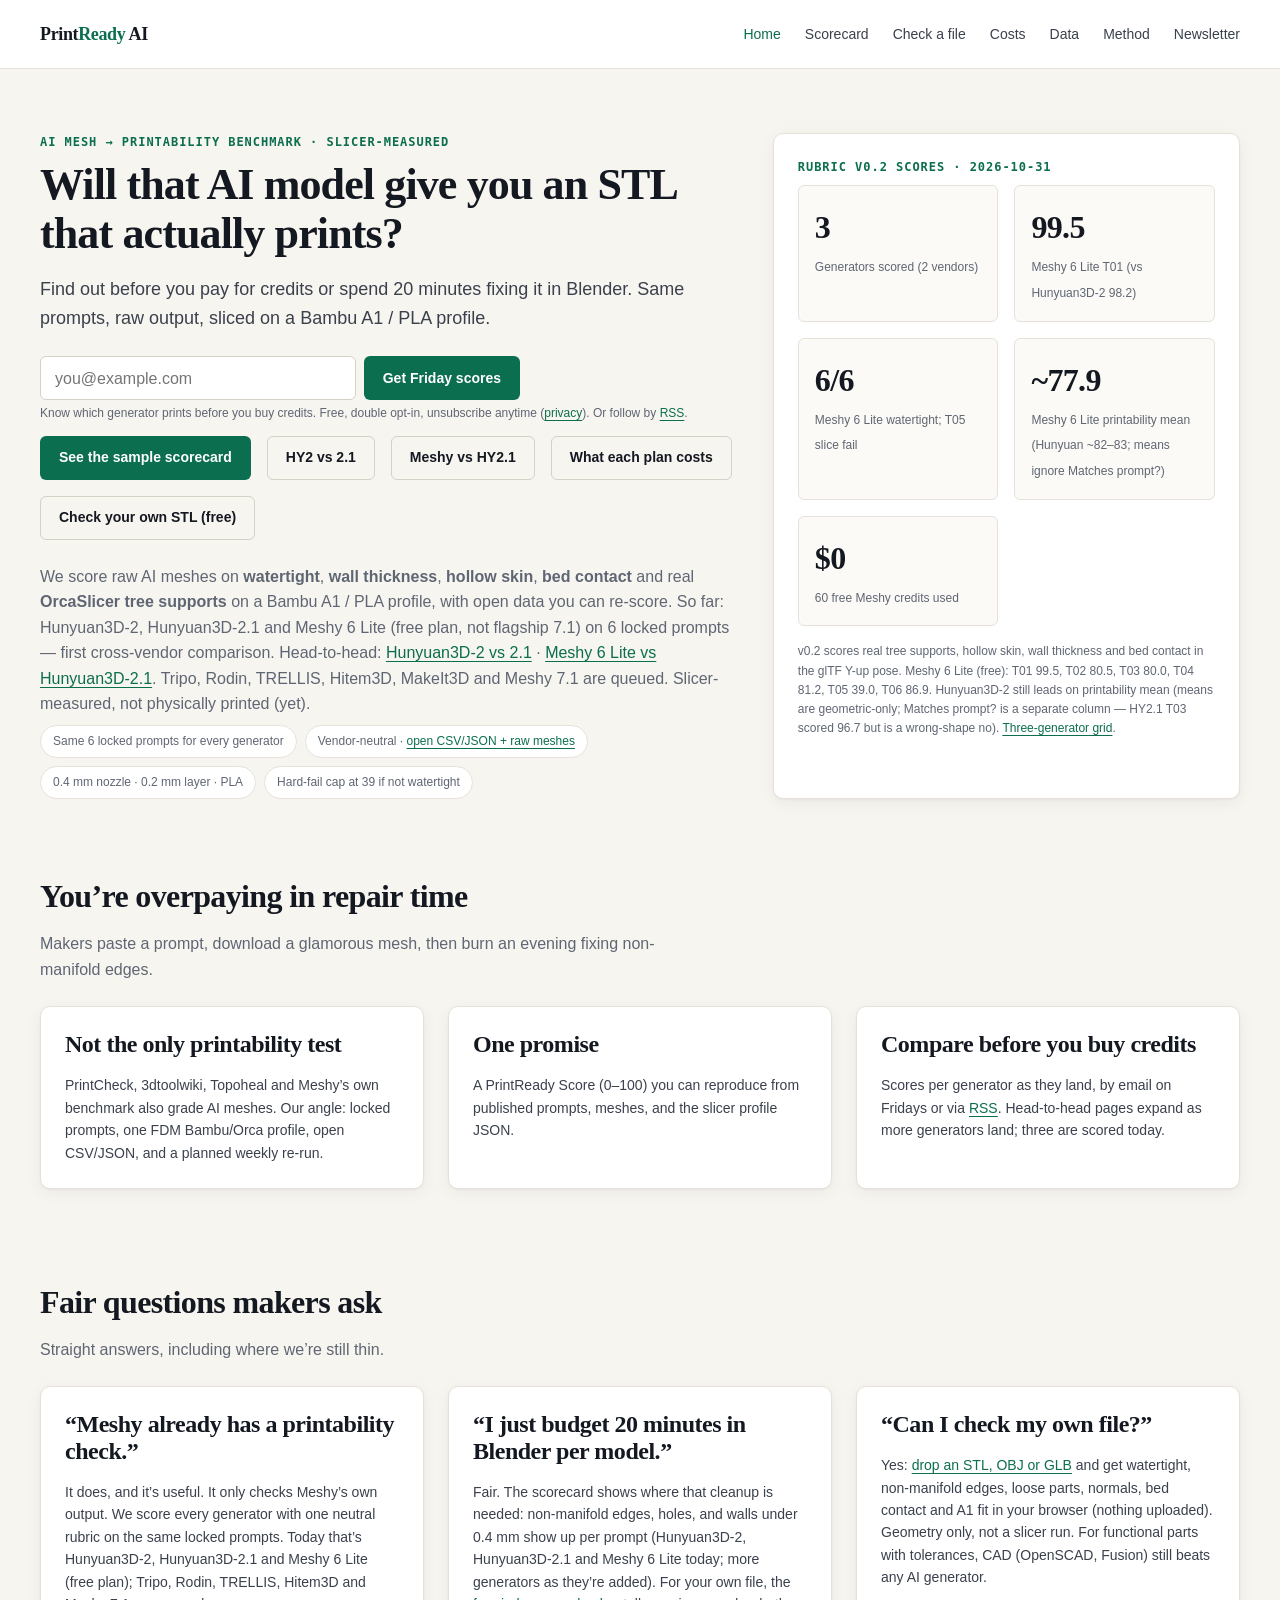
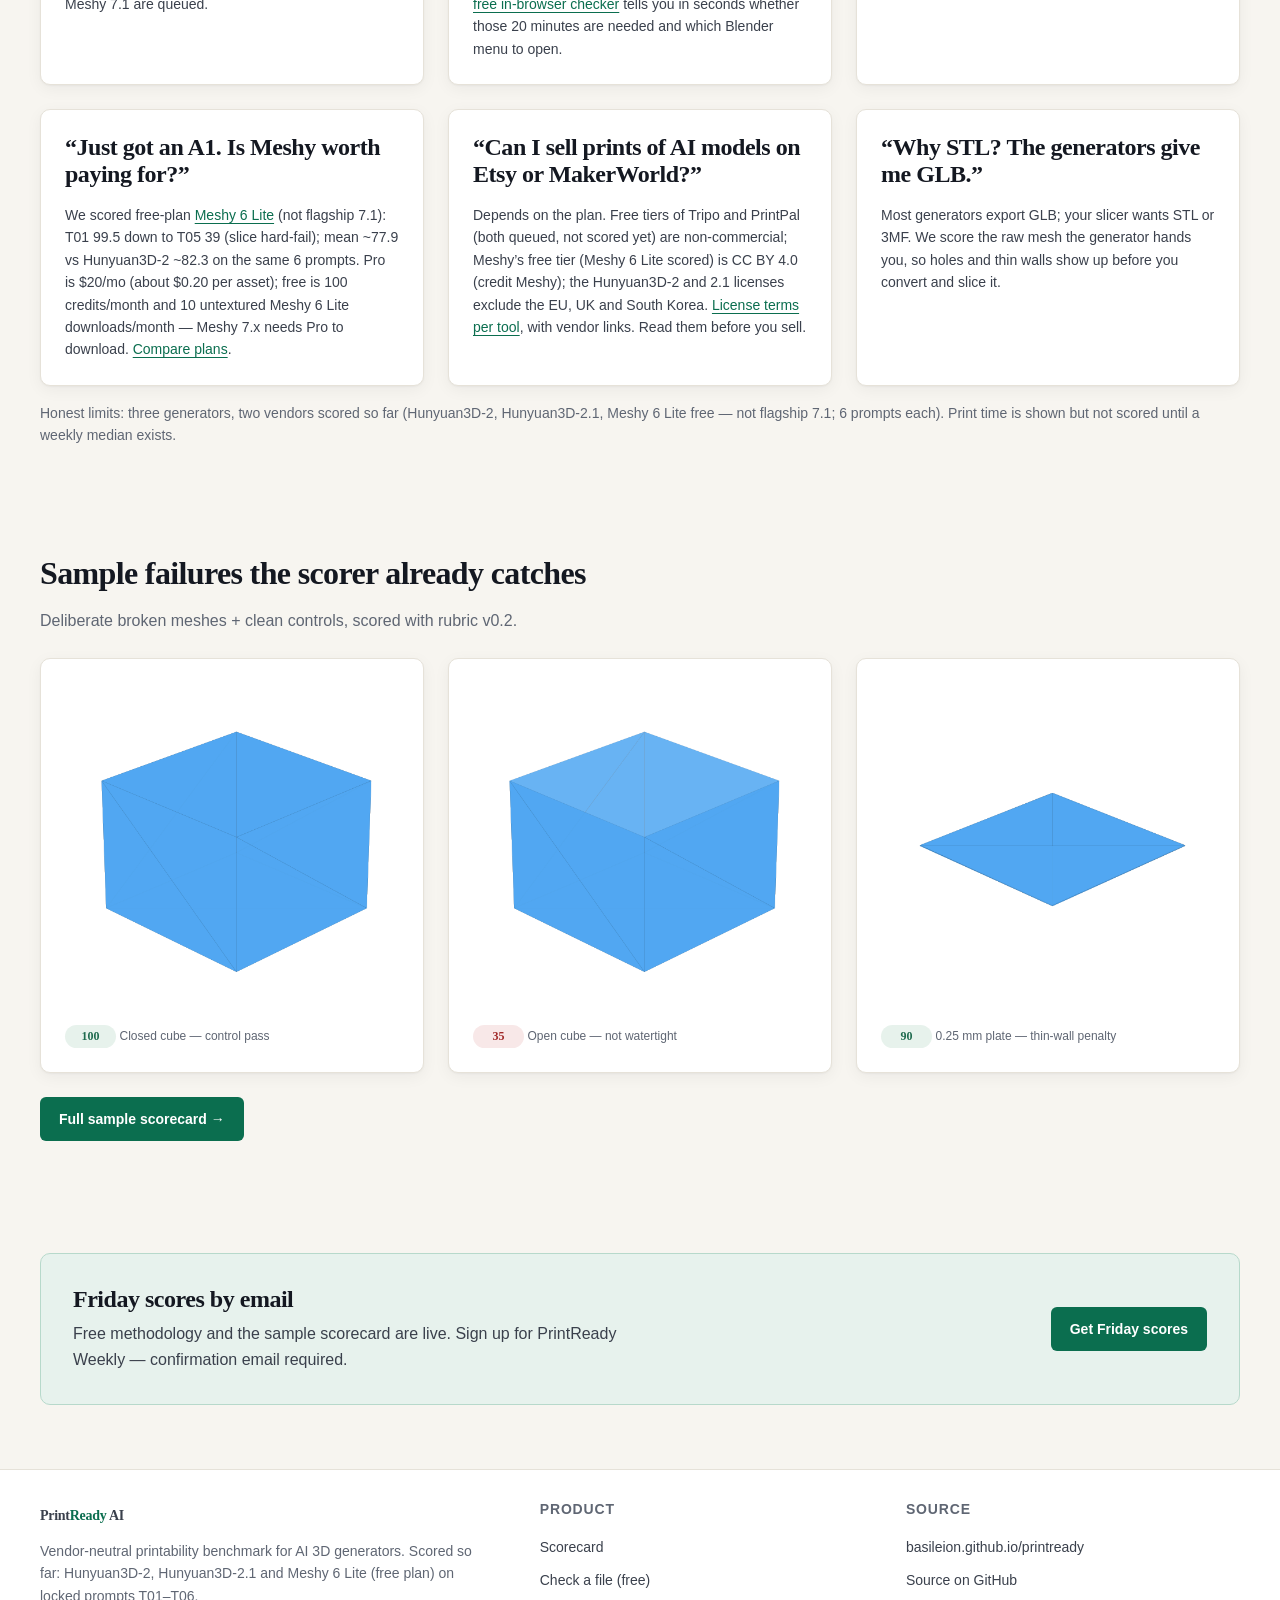
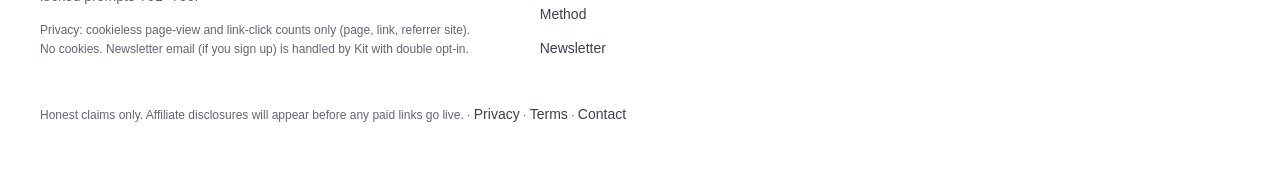
==== site/index.html @ 9981f48b "Add Matches prompt? column (yes/partial/no) to scorecard + open data Disclosed human review 2026-11-" ====
<!doctype html>
<html lang="en" data-product="printready" data-theme="light">
<head>
  <meta charset="utf-8" />
  <meta name="viewport" content="width=device-width, initial-scale=1" />
  <title>PrintReady AI — Does that AI mesh actually print?</title>
  <meta name="description" content="Benchmark that scores AI text-to-3D and image-to-3D generators on printability: watertight, manifold, wall thickness, hollow skin, bed contact, tree-support volume and slicer success — not pretty renders." />
  <meta name="robots" content="index,follow" />
  <link rel="stylesheet" href="css/site.css" />
  <link rel="alternate" type="application/atom+xml" title="PrintReady AI scorecard updates" href="https://basileion.github.io/printready/feed.xml" />
  <link rel="canonical" href="https://basileion.github.io/printready/" />
  <meta property="og:url" content="https://basileion.github.io/printready/" />
  <meta property="og:type" content="website" />
  <meta property="og:site_name" content="PrintReady AI" />
  <meta property="og:image" content="https://basileion.github.io/printready/img/og.png" />
  <meta property="og:image:width" content="1200" />
  <meta property="og:image:height" content="630" />
  <meta property="og:image:alt" content="PrintReady AI: Does that AI mesh actually print? Hunyuan3D-2 scored 5 of 6 watertight." />
  <meta name="twitter:card" content="summary_large_image" />
  <meta name="twitter:title" content="PrintReady AI — Does that AI mesh actually print?" />
  <meta name="twitter:description" content="Benchmark that scores AI text-to-3D and image-to-3D generators on printability: watertight, manifold, wall thickness, hollow skin, bed contact, tree-support volume and slicer success — not pretty renders." />
  <meta name="twitter:image" content="https://basileion.github.io/printready/img/og.png" />
  <meta property="og:title" content="PrintReady AI — Does that AI mesh actually print?" />
  <meta property="og:description" content="Printability benchmark for AI 3D generators — watertight, wall thickness, hollow skin, bed contact, real tree supports." />
  <script type="application/ld+json">{"@context":"https://schema.org","@type":"WebSite","@id":"https://basileion.github.io/printready/#website","name":"PrintReady AI","url":"https://basileion.github.io/printready/","description":"Benchmark (weekly re-runs planned) that scores AI text-to-3D and image-to-3D generators on printability — watertight, manifold, wall thickness, hollow skin, bed contact, tree-support volume and slicer success.","inLanguage":"en","publisher":{"@id":"https://basileion.github.io/printready/#org"}}</script>
  <script type="application/ld+json">{"@context":"https://schema.org","@type":"Organization","@id":"https://basileion.github.io/printready/#org","name":"PrintReady AI","url":"https://basileion.github.io/printready/","description":"Vendor-neutral AI mesh printability benchmark."}</script>
  <script type="application/ld+json">{"@context": "https://schema.org", "@type": "FAQPage", "mainEntity": [{"@type": "Question", "name": "What does PrintReady AI score?", "acceptedAnswer": {"@type": "Answer", "text": "Printability of AI-generated 3D meshes: watertight, manifold, non-manifold edges, self-intersections, ray wall thickness, hull fill (hollow skin), bed contact in the file's declared up-axis, OrcaSlicer tree-support volume and slice success (rubric v0.2, 2026-10-31). Print time is reported but not scored. Not visual beauty."}}, {"@type": "Question", "name": "What is on the sample scorecard today?", "acceptedAnswer": {"@type": "Answer", "text": "Rubric v0.2 (2026-10-31): Hunyuan3D-2 scores T01 98.2, T02 86.9, T03 89.8, T04 100, T05 26.9, T06 91.7. Hunyuan3D-2.1: T01 81.7, T02 83.2, T03 96.7, T04 81.6, T05 73.8, T06 82.3; 6 of 6 watertight; a thin plate on 4 of 6 was a background-removal artifact in our input (re-test without it: T01 86.6, T04 98.2, T05 72.2, T06 95.6). Meshy 6 Lite (free plan, not flagship 7.1): T01 99.5, T02 80.5, T03 80.0, T04 81.2, T05 39.0, T06 86.9; 6 of 6 watertight, T05 slice hard-fail. Plus a Matches prompt? column (yes/partial/no, human review 2026-11-07; not in the 100-pt rubric; HY2.1 T03 = no despite 96.7). Plus pipeline test meshes. More generators next."}}, {"@type": "Question", "name": "What slicer profile is used?", "acceptedAnswer": {"@type": "Answer", "text": "OrcaSlicer 2.4.2 with Bambu Lab A1 0.4 mm nozzle, 0.20 mm Standard process, Generic PLA, tree(auto) supports at 45 degrees. Meshes are normalized to 50 mm longest edge and sliced in their declared up-axis (glTF Y-up)."}}, {"@type": "Question", "name": "How is PrintReady AI different from Meshy's printability check?", "acceptedAnswer": {"@type": "Answer", "text": "Meshy's check covers Meshy output only. PrintReady AI scores raw meshes from any generator with one neutral rubric on the same locked prompts and a Bambu A1 / OrcaSlicer PLA profile, with open CSV/JSON data. Scored so far: Hunyuan3D-2, Hunyuan3D-2.1 and Meshy 6 Lite (free plan; not flagship 7.1); Tripo, Rodin, TRELLIS, Hitem3D and Meshy 7.1 are queued (paid generators need a budget OK)."}}, {"@type": "Question", "name": "Are there other AI mesh printability benchmarks?", "acceptedAnswer": {"@type": "Answer", "text": "Yes: PrintCheck, 3dtoolwiki, Topoheal and Meshy's own benchmark also test AI meshes. PrintReady AI focuses on locked prompts, a single FDM Bambu/Orca profile, open data, and a planned weekly re-run once more generators are scored. Scores are slicer- and geometry-measured (OrcaSlicer + trimesh); nothing has been physically printed yet."}}, {"@type": "Question", "name": "Is Meshy worth paying for if I just got a Bambu A1?", "acceptedAnswer": {"@type": "Answer", "text": "We scored free-plan Meshy 6 Lite (not flagship 7.1): T01 99.5, T02 80.5, T03 80.0, T04 81.2, T05 39.0, T06 86.9; mean ~77.9 vs Hunyuan3D-2 ~82.3 on the same 6 prompts. Meshy Pro is $20/mo, about $0.20 per asset by the vendor's 'up to 100 assets' (not per printable model); free is 100 credits/month and 10 untextured Meshy 6 Lite downloads/month — Meshy 7.x (the default) needs Pro to download (our 2026-10-31 free-account test on 7.1 hit that paywall; meshy.ai/pricing + help.meshy.ai free-plan article, read 2026-10-31). See basileion.github.io/printready/costs/."}}, {"@type": "Question", "name": "Can I sell prints of AI-generated 3D models?", "acceptedAnswer": {"@type": "Answer", "text": "It depends on the generator and plan. Free tiers of Tripo and PrintPal (queued, not yet scored) are non-commercial; Meshy's free tier (Meshy 6 Lite scored) is CC BY 4.0 (credit Meshy) and paid Meshy assets are yours; the Tencent Hunyuan 3D 2.0 and 2.1 Community Licenses are royalty-free but not licensed in the EU, UK or South Korea. Check each vendor's license before selling."}}]}</script>
  <script src="js/grow.js" defer></script>
</head>
<body>
  <a class="skip" href="#main">Skip to content</a>
  <header class="site-header">
    <div class="wrap nav">
      <a class="brand" href="./">Print<span>Ready</span> AI</a>
      <nav aria-label="Primary">
        <ul class="nav-links">
          <li><a href="./" aria-current="page">Home</a></li>
          <li><a href="scorecard/">Scorecard</a></li>
          <li><a href="check/">Check a file</a></li>
          <li><a href="costs/">Costs</a></li>
          <li><a href="data/">Data</a></li>
          <li><a href="methodology/">Method</a></li>
          <li><a href="newsletter/">Newsletter</a></li>
        </ul>
      </nav>
    </div>
  </header>

  <main id="main">

    <section class="wrap hero">
      <div>
        <p class="eyebrow">AI mesh → printability benchmark · slicer-measured</p>
        <h1>Will that AI model give you an STL that actually prints?</h1>
        <p class="lede">
          Find out before you pay for credits or spend 20 minutes fixing it in Blender. Same prompts, raw output, sliced on a Bambu A1 / PLA profile.
        </p>
        <form class="form" style="max-width:30rem;display:flex;flex-wrap:wrap;gap:8px;align-items:stretch;margin-top:12px" action="https://app.kit.com/forms/10124123/subscriptions" method="post" aria-label="Get the weekly scores by email">
          <label class="skip" for="hero-email">Email</label>
          <input id="hero-email" type="email" name="email_address" required placeholder="you@example.com" autocomplete="email" style="flex:1 1 10rem;min-width:10rem" />
          <button class="btn btn-primary" type="submit" data-grow="newsletter_submit">Get Friday scores</button>
        </form>
        <p class="form-note" style="margin:4px 0 0">Know which generator prints before you buy credits. Free, double opt-in, unsubscribe anytime (<a href="privacy/">privacy</a>). Or follow by <a href="feed.xml">RSS</a>.</p>
        <div class="cta-row" style="margin-top:12px">
          <a class="btn btn-primary" href="scorecard/">See the sample scorecard</a>
          <a class="btn btn-ghost" href="compare/hunyuan3d-2-vs-2-1/">HY2 vs 2.1</a>
          <a class="btn btn-ghost" href="compare/meshy-6-lite-vs-hunyuan3d-2-1/">Meshy vs HY2.1</a>
          <a class="btn btn-ghost" href="costs/">What each plan costs</a>
          <a class="btn btn-ghost" href="check/">Check your own STL (free)</a>
        </div>
        <p class="muted" style="margin:0 0 8px">
          We score raw AI meshes on <strong>watertight</strong>, <strong>wall thickness</strong>, <strong>hollow skin</strong>,
          <strong>bed contact</strong> and real <strong>OrcaSlicer tree supports</strong> on a Bambu A1 / PLA profile, with open data you can re-score.
          So far: Hunyuan3D-2, Hunyuan3D-2.1 and Meshy 6 Lite (free plan, not flagship 7.1) on 6 locked prompts — first cross-vendor comparison. Head-to-head: <a href="compare/hunyuan3d-2-vs-2-1/">Hunyuan3D-2 vs 2.1</a> · <a href="compare/meshy-6-lite-vs-hunyuan3d-2-1/">Meshy 6 Lite vs Hunyuan3D-2.1</a>. Tripo, Rodin, TRELLIS, Hitem3D, MakeIt3D and Meshy 7.1 are queued. Slicer-measured, not physically printed (yet).
        </p>
        <ul class="trust">
          <li>Same 6 locked prompts for every generator</li>
          <li>Vendor-neutral · <a href="data/">open CSV/JSON + raw meshes</a></li>
          <li>0.4&nbsp;mm nozzle · 0.2&nbsp;mm layer · PLA</li>
          <li>Hard-fail cap at 39 if not watertight</li>
        </ul>
      </div>
      <aside class="card" aria-label="Rubric v0.2 scores summary">
        <p class="eyebrow">Rubric v0.2 scores · 2026-10-31</p>
        <div class="kpi-grid">
          <div class="kpi"><b>3</b><span>Generators scored (2 vendors)</span></div>
          <div class="kpi"><b>99.5</b><span>Meshy 6 Lite T01 (vs Hunyuan3D-2 98.2)</span></div>
          <div class="kpi"><b>6/6</b><span>Meshy 6 Lite watertight; T05 slice fail</span></div>
          <div class="kpi"><b>~77.9</b><span>Meshy 6 Lite printability mean (Hunyuan ~82–83; means ignore Matches prompt?)</span></div>
          <div class="kpi"><b>$0</b><span>60 free Meshy credits used</span></div>
        </div>
        <p class="muted" style="margin:16px 0 0;font-size:12px">
          v0.2 scores real tree supports, hollow skin, wall thickness and bed contact in the glTF Y-up pose. Meshy 6 Lite (free): T01 99.5, T02 80.5, T03 80.0, T04 81.2, T05 39.0, T06 86.9. Hunyuan3D-2 still leads on printability mean (means are geometric-only; Matches prompt? is a separate column — HY2.1 T03 scored 96.7 but is a wrong-shape no). <a href="scorecard/#m6l-h">Three-generator grid</a>.
        </p>
      </aside>
    </section>

    <section class="wrap section">
      <div class="section-head">
        <h2>You’re overpaying in repair time</h2>
        <p class="muted">Makers paste a prompt, download a glamorous mesh, then burn an evening fixing non-manifold edges.</p>
      </div>
      <div class="grid-3">
        <article class="card feature">
          <h3>Not the only printability test</h3>
          <p>PrintCheck, 3dtoolwiki, Topoheal and Meshy’s own benchmark also grade AI meshes. Our angle: locked prompts, one FDM Bambu/Orca profile, open CSV/JSON, and a planned weekly re-run.</p>
        </article>
        <article class="card feature">
          <h3>One promise</h3>
          <p>A PrintReady Score (0–100) you can reproduce from published prompts, meshes, and the slicer profile JSON.</p>
        </article>
        <article class="card feature">
          <h3>Compare before you buy credits</h3>
          <p>Scores per generator as they land, by email on Fridays or via <a href="feed.xml">RSS</a>. Head-to-head pages expand as more generators land; three are scored today.</p>
        </article>
      </div>
    </section>


    <section class="wrap section" id="faq">
      <div class="section-head">
        <h2>Fair questions makers ask</h2>
        <p class="muted">Straight answers, including where we’re still thin.</p>
      </div>
      <div class="grid-3">
        <article class="card feature">
          <h3>“Meshy already has a printability check.”</h3>
          <p>It does, and it’s useful. It only checks Meshy’s own output. We score every generator with one neutral rubric on the same locked prompts. Today that’s Hunyuan3D-2, Hunyuan3D-2.1 and Meshy 6 Lite (free plan); Tripo, Rodin, TRELLIS, Hitem3D and Meshy 7.1 are queued.</p>
        </article>
        <article class="card feature">
          <h3>“I just budget 20 minutes in Blender per model.”</h3>
          <p>Fair. The scorecard shows where that cleanup is needed: non-manifold edges, holes, and walls under 0.4&nbsp;mm show up per prompt (Hunyuan3D-2, Hunyuan3D-2.1 and Meshy 6 Lite today; more generators as they’re added). For your own file, the <a href="check/">free in-browser checker</a> tells you in seconds whether those 20 minutes are needed and which Blender menu to open.</p>
        </article>
        <article class="card feature">
          <h3>“Can I check my own file?”</h3>
          <p>Yes: <a href="check/">drop an STL, OBJ or GLB</a> and get watertight, non-manifold edges, loose parts, normals, bed contact and A1 fit in your browser (nothing uploaded). Geometry only, not a slicer run. For functional parts with tolerances, CAD (OpenSCAD, Fusion) still beats any AI generator.</p>
        </article>
        <article class="card feature">
          <h3>“Just got an A1. Is Meshy worth paying for?”</h3>
          <p>We scored free-plan <a href="scorecard/#m6l-h">Meshy 6 Lite</a> (not flagship 7.1): T01 99.5 down to T05 39 (slice hard-fail); mean ~77.9 vs Hunyuan3D-2 ~82.3 on the same 6 prompts. Pro is $20/mo (about $0.20 per asset); free is 100 credits/month and 10 untextured Meshy 6 Lite downloads/month — Meshy 7.x needs Pro to download. <a href="costs/">Compare plans</a>.</p>
        </article>
        <article class="card feature">
          <h3>“Can I sell prints of AI models on Etsy or MakerWorld?”</h3>
          <p>Depends on the plan. Free tiers of Tripo and PrintPal (both queued, not scored yet) are non-commercial; Meshy’s free tier (Meshy 6 Lite scored) is CC BY 4.0 (credit Meshy); the Hunyuan3D-2 and 2.1 licenses exclude the EU, UK and South Korea. <a href="costs/">License terms per tool</a>, with vendor links. Read them before you sell.</p>
        </article>
        <article class="card feature">
          <h3>“Why STL? The generators give me GLB.”</h3>
          <p>Most generators export GLB; your slicer wants STL or 3MF. We score the raw mesh the generator hands you, so holes and thin walls show up before you convert and slice it.</p>
        </article>
      </div>
      <p class="muted" style="margin-top:16px;font-size:14px">Honest limits: three generators, two vendors scored so far (Hunyuan3D-2, Hunyuan3D-2.1, Meshy 6 Lite free — not flagship 7.1; 6 prompts each). Print time is shown but not scored until a weekly median exists.</p>
    </section>

    <section class="wrap section">
      <div class="section-head">
        <h2>Sample failures the scorer already catches</h2>
        <p class="muted">Deliberate broken meshes + clean controls, scored with rubric v0.2.</p>
      </div>
      <div class="gallery">
        <figure class="card">
          <img src="img/n01_closed_cube.png" width="400" height="400" alt="Preview render of a closed cube mesh that scored 100" />
          <figcaption><span class="score score-ok">100</span> Closed cube — control pass</figcaption>
        </figure>
        <figure class="card">
          <img src="img/n02_open_cube.png" width="400" height="400" alt="Preview of an open cube mesh that hard-failed" />
          <figcaption><span class="score score-bad">35</span> Open cube — not watertight</figcaption>
        </figure>
        <figure class="card">
          <img src="img/n05_thin_plate.png" width="400" height="400" alt="Preview of a thin 0.25 millimeter plate" />
          <figcaption><span class="score score-ok">90</span> 0.25&nbsp;mm plate — thin-wall penalty</figcaption>
        </figure>
      </div>
      <p style="margin-top:24px"><a class="btn btn-primary" href="scorecard/">Full sample scorecard →</a></p>
    </section>

    <section class="wrap">
      <div class="band">
        <div>
          <h2>Friday scores by email</h2>
          <p>Free methodology and the sample scorecard are live. Sign up for PrintReady Weekly — confirmation email required.</p>
        </div>
        <a class="btn btn-primary" href="newsletter/">Get Friday scores</a>
      </div>
    </section>
  </main>

  <footer class="site-footer">
    <div class="wrap footer-grid">
      <div>
        <a class="brand" href="./">Print<span>Ready</span> AI</a>
        <p class="muted" style="margin-top:12px;font-size:14px;max-width:28rem">
          Vendor-neutral printability benchmark for AI 3D generators. Scored so far: Hunyuan3D-2, Hunyuan3D-2.1 and Meshy 6 Lite (free plan) on locked prompts T01–T06.
        </p>
        <p class="muted" style="margin-top:8px;font-size:12px;max-width:28rem">Privacy: cookieless page-view and link-click counts only (page, link, referrer site). No cookies. Newsletter email (if you sign up) is handled by Kit with double opt-in.</p>
      </div>
      <div>
        <h3>Product</h3>
        <ul>
          <li><a href="scorecard/">Scorecard</a></li>
          <li><a href="check/">Check a file (free)</a></li>
          <li><a href="methodology/">Method</a></li>
          <li><a href="newsletter/">Newsletter</a></li>
        </ul>
      </div>
      <div>
        <h3>Source</h3>
        <ul>
          <li><a href="https://basileion.github.io/printready/">basileion.github.io/printready</a></li>
          <li><a href="https://github.com/Basileion/printready">Source on GitHub</a></li>
        </ul>
      </div>
    </div>
    <div class="wrap legal">Honest claims only. Affiliate disclosures will appear before any paid links go live. · <a href="/printready/privacy/">Privacy</a> · <a href="/printready/terms/">Terms</a> · <a href="mailto:basileion.ops@gmail.com">Contact</a></div>
  </footer>
</body>
</html>
---- site/css/site.css ----
@import url("./tokens.css");

*,*::before,*::after{box-sizing:border-box}
html{scroll-behavior:smooth}
body{
  margin:0; background:var(--ds-bg); color:var(--ds-ink);
  font-family:var(--ds-f-sans); font-size:var(--ds-t-md); line-height:1.6;
  -webkit-font-smoothing:antialiased;
}
img{max-width:100%; height:auto; display:block}
a{color:var(--ds-acc); text-decoration-thickness:1px; text-underline-offset:3px}
a:hover{color:var(--ds-ink)}
:focus-visible{outline:2px solid var(--ds-focus); outline-offset:2px}
.sr{position:absolute;width:1px;height:1px;padding:0;margin:-1px;overflow:hidden;clip:rect(0,0,0,0);border:0}
.skip{
  position:absolute; left:var(--ds-s3); top:-100px; background:var(--ds-surface);
  padding:var(--ds-s2) var(--ds-s3); border-radius:var(--ds-r-sm); z-index:100;
}
.skip:focus{top:var(--ds-s3)}

.wrap{width:min(100% - 2*var(--ds-s4), var(--ds-max)); margin-inline:auto}
.site-header{
  border-bottom:1px solid var(--ds-line); background:var(--ds-surface);
  position:sticky; top:0; z-index:50;
}
.nav{
  display:flex; align-items:center; justify-content:space-between;
  gap:var(--ds-s3); padding:var(--ds-s3) 0; flex-wrap:wrap;
}
.brand{
  font-family:var(--ds-f-serif); font-weight:600; font-size:var(--ds-t-lg);
  letter-spacing:-0.02em; color:var(--ds-ink); text-decoration:none;
}
.brand span{color:var(--ds-acc)}
.nav-links{display:flex; gap:var(--ds-s4); flex-wrap:wrap; align-items:center; list-style:none; margin:0; padding:0}
.nav-links a{color:var(--ds-ink-2); text-decoration:none; font-size:var(--ds-t-sm); font-weight:500; min-height:36px; display:inline-flex; align-items:center}
.nav-links a[aria-current=page]{color:var(--ds-acc)}
@media (max-width:600px){.nav-links{column-gap:14px; row-gap:0}}
.pill{
  display:inline-flex; align-items:center; gap:6px; padding:4px 10px;
  border-radius:999px; background:var(--ds-warn-soft); color:var(--ds-warn);
  font-size:var(--ds-t-xs); font-weight:600; letter-spacing:.04em; text-transform:uppercase;
}

.hero{padding:var(--ds-s7) 0 var(--ds-s5); display:grid; gap:var(--ds-s5); grid-template-columns:1.2fr .8fr}
@media (max-width:860px){.hero{grid-template-columns:1fr; padding-top:var(--ds-s5)}}
.eyebrow{
  font-family:var(--ds-f-mono); font-size:var(--ds-t-xs); text-transform:uppercase;
  letter-spacing:.08em; color:var(--ds-acc); font-weight:600; margin:0 0 var(--ds-s2);
}
h1,h2,h3{font-family:var(--ds-f-serif); font-weight:600; letter-spacing:-0.02em; line-height:1.12; margin:0 0 var(--ds-s3)}
h1{font-size:clamp(34px,5vw,var(--ds-t-3xl))}
h2{font-size:var(--ds-t-2xl)}
h3{font-size:var(--ds-t-xl)}
.lede{font-size:var(--ds-t-lg); color:var(--ds-ink-2); max-width:42rem; margin:0 0 var(--ds-s4)}
.cta-row{display:flex; flex-wrap:wrap; gap:var(--ds-s3); align-items:center; margin-bottom:var(--ds-s4)}
.btn{
  display:inline-flex; align-items:center; justify-content:center; gap:8px;
  min-height:44px; padding:0 18px; border-radius:var(--ds-r-sm); font-weight:600;
  font-size:var(--ds-t-sm); text-decoration:none; border:1.5px solid transparent;
  transition:background var(--ds-dur) var(--ds-ease), border-color var(--ds-dur) var(--ds-ease), color var(--ds-dur) var(--ds-ease);
  cursor:pointer;
}
.btn-primary{background:var(--ds-acc); color:var(--ds-acc-ink)}
.btn-primary:hover{filter:brightness(.95); color:var(--ds-acc-ink)}
.btn-ghost{background:transparent; border-color:var(--ds-line-2); color:var(--ds-ink)}
.btn-ghost:hover{border-color:var(--ds-acc); color:var(--ds-acc)}
.trust{display:flex; flex-wrap:wrap; gap:var(--ds-s2); margin:0; padding:0; list-style:none}
.trust li{
  font-size:var(--ds-t-xs); color:var(--ds-mut); background:var(--ds-surface);
  border:1px solid var(--ds-line); border-radius:999px; padding:6px 12px;
}

.card{
  background:var(--ds-surface); border:1px solid var(--ds-line); border-radius:var(--ds-r);
  box-shadow:var(--ds-shadow); padding:var(--ds-s4);
}
.kpi-grid{display:grid; gap:var(--ds-s3); grid-template-columns:1fr 1fr}
.kpi{padding:var(--ds-s3); background:var(--ds-surface-2); border-radius:var(--ds-r-sm); border:1px solid var(--ds-line)}
.kpi b{display:block; font-family:var(--ds-f-serif); font-size:var(--ds-t-2xl); letter-spacing:-0.02em; font-variant-numeric:tabular-nums}
.kpi span{font-size:var(--ds-t-xs); color:var(--ds-mut)}

.section{padding:var(--ds-s6) 0}
.section-head{margin-bottom:var(--ds-s4); max-width:40rem}
.muted{color:var(--ds-mut)}
.grid-3{display:grid; gap:var(--ds-s4); grid-template-columns:repeat(3,1fr)}
@media (max-width:860px){.grid-3{grid-template-columns:1fr}}
.feature h3{margin-top:0}
.feature p{margin:0; color:var(--ds-ink-2); font-size:var(--ds-t-sm)}

.table-wrap{overflow-x:auto; border:1px solid var(--ds-line); border-radius:var(--ds-r); background:var(--ds-surface)}
table{width:100%; border-collapse:collapse; font-size:var(--ds-t-sm); font-variant-numeric:tabular-nums}
th,td{padding:12px 14px; text-align:left; border-bottom:1px solid var(--ds-line); vertical-align:middle}
th{font-size:var(--ds-t-xs); text-transform:uppercase; letter-spacing:.06em; color:var(--ds-mut); font-weight:600; background:var(--ds-surface-2)}
tr:last-child td{border-bottom:0}
tr:hover td{background:var(--ds-surface-2)}
td.num, th.num{text-align:right}
.score{
  display:inline-flex; min-width:3.2rem; justify-content:center; font-weight:700;
  font-family:var(--ds-f-serif); padding:2px 8px; border-radius:999px;
}
.score-ok{background:var(--ds-pos-soft); color:var(--ds-pos)}
.score-mid{background:var(--ds-warn-soft); color:var(--ds-warn)}
.score-bad{background:var(--ds-neg-soft); color:var(--ds-neg)}
.thumb{width:56px; height:56px; object-fit:cover; border-radius:6px; border:1px solid var(--ds-line); background:var(--ds-surface-3)}
.tag{font-size:11px; padding:2px 8px; border-radius:999px; background:var(--ds-surface-3); color:var(--ds-ink-2); white-space:nowrap}

.band{
  margin:var(--ds-s6) 0; padding:var(--ds-s5); border-radius:var(--ds-r);
  background:var(--ds-acc-soft); border:1px solid var(--ds-acc-line);
  display:flex; flex-wrap:wrap; gap:var(--ds-s4); align-items:center; justify-content:space-between;
}
.band h2{margin:0 0 var(--ds-s2); font-size:var(--ds-t-xl)}
.band p{margin:0; color:var(--ds-ink-2); max-width:36rem}

.form{display:grid; gap:var(--ds-s3); max-width:28rem}
label{font-size:var(--ds-t-sm); font-weight:600; color:var(--ds-ink-2)}
input[type=email]{
  min-height:44px; padding:0 14px; border:1px solid var(--ds-line-2); border-radius:var(--ds-r-sm);
  background:var(--ds-surface); color:var(--ds-ink); font:inherit;
}
input:disabled, .btn:disabled{opacity:.55; cursor:not-allowed}
.form-note{font-size:var(--ds-t-xs); color:var(--ds-mut); margin:0}
.notice{
  padding:var(--ds-s3); border-radius:var(--ds-r-sm); background:var(--ds-warn-soft);
  border:1px solid var(--ds-line-2); color:var(--ds-warn); font-size:var(--ds-t-sm);
}

.prose{max-width:48rem}
.prose p{color:var(--ds-ink-2)}
.prose ul{color:var(--ds-ink-2)}
.weight-table td:first-child{font-weight:600}

.gallery{display:grid; gap:var(--ds-s4); grid-template-columns:repeat(auto-fit,minmax(220px,1fr))}
.gallery figure{margin:0}
.gallery figcaption{font-size:var(--ds-t-xs); color:var(--ds-mut); margin-top:var(--ds-s2)}

.site-footer{
  margin-top:var(--ds-s7); border-top:1px solid var(--ds-line);
  background:var(--ds-surface); padding:var(--ds-s5) 0 var(--ds-s6);
}
.footer-grid{display:grid; gap:var(--ds-s5); grid-template-columns:1.4fr 1fr 1fr}
@media (max-width:700px){.footer-grid{grid-template-columns:1fr}}
.site-footer h3{font-size:var(--ds-t-sm); text-transform:uppercase; letter-spacing:.06em; color:var(--ds-mut); font-family:var(--ds-f-sans); font-weight:600}
.site-footer ul{list-style:none; margin:0; padding:0; display:grid; gap:8px}
.site-footer a{color:var(--ds-ink-2); text-decoration:none; font-size:var(--ds-t-sm)}
.site-footer a:hover{color:var(--ds-acc)}
.legal{margin-top:var(--ds-s5); font-size:var(--ds-t-xs); color:var(--ds-mut)}

@media (prefers-reduced-motion:reduce){
  *,*::before,*::after{transition:none!important; animation:none!important}
}

/* Matches prompt? column (disclosed human review; not in 100-pt rubric) */
.match{display:inline-block;font-size:11px;font-weight:600;padding:2px 8px;border-radius:999px;white-space:nowrap;text-transform:lowercase}
.match-yes{background:var(--ds-pos-soft);color:var(--ds-pos)}
.match-partial{background:var(--ds-warn-soft);color:var(--ds-warn)}
.match-no{background:var(--ds-neg-soft);color:var(--ds-neg)}
tr.match-flag-no{background:color-mix(in srgb, var(--ds-neg-soft) 55%, transparent)}
tr.match-flag-partial{background:color-mix(in srgb, var(--ds-warn-soft) 35%, transparent)}
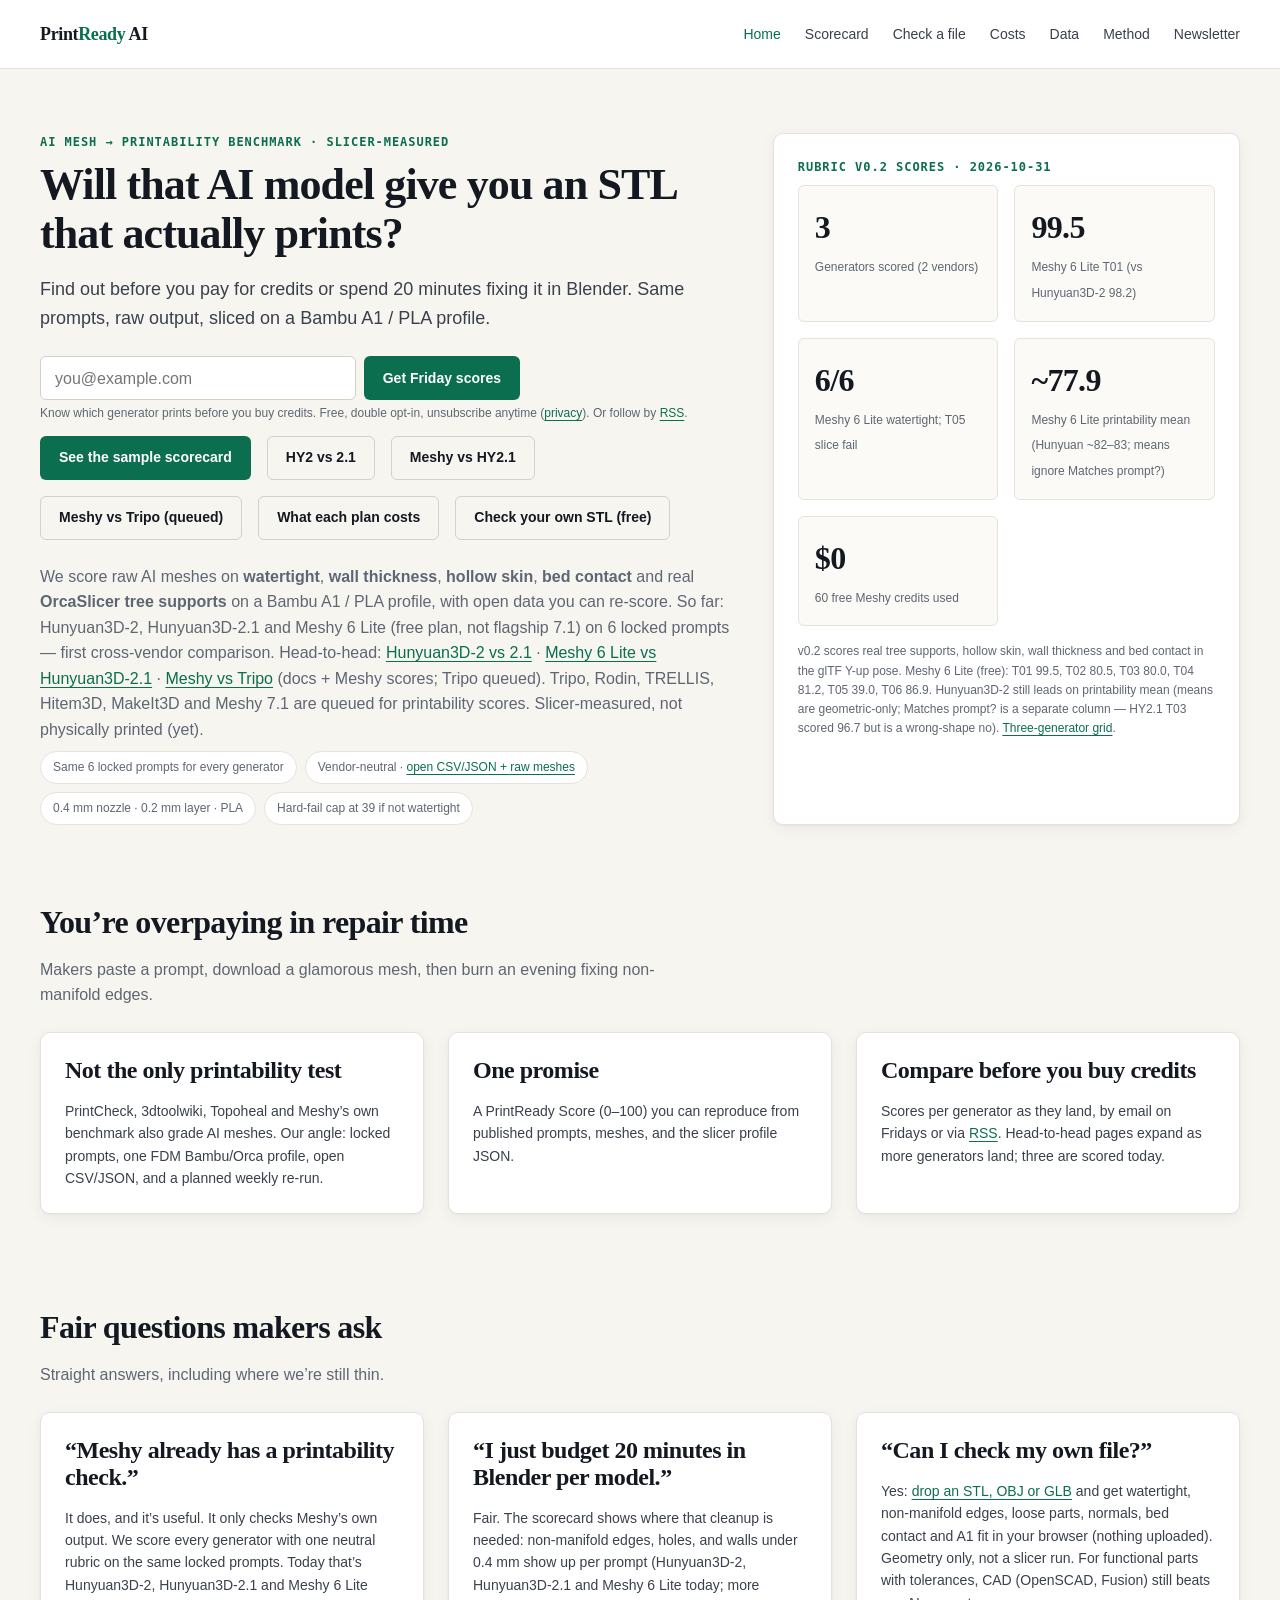
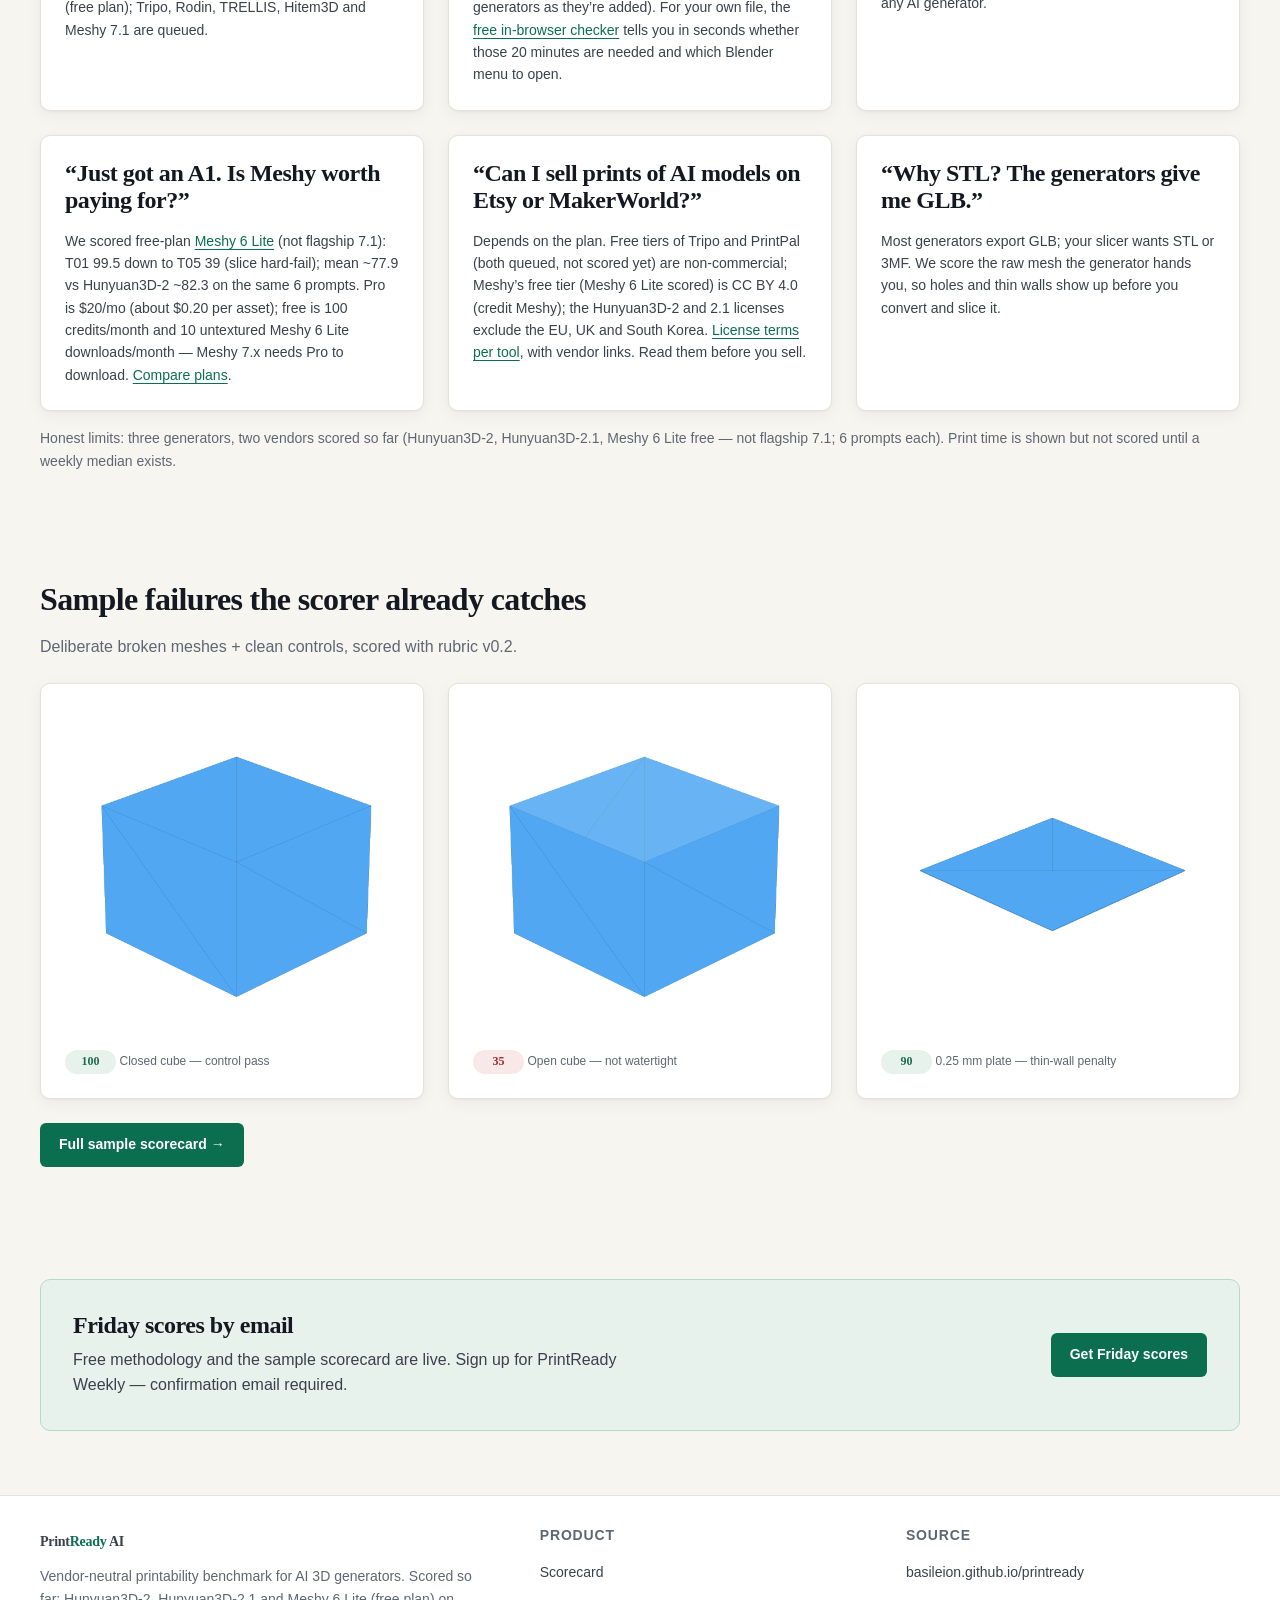
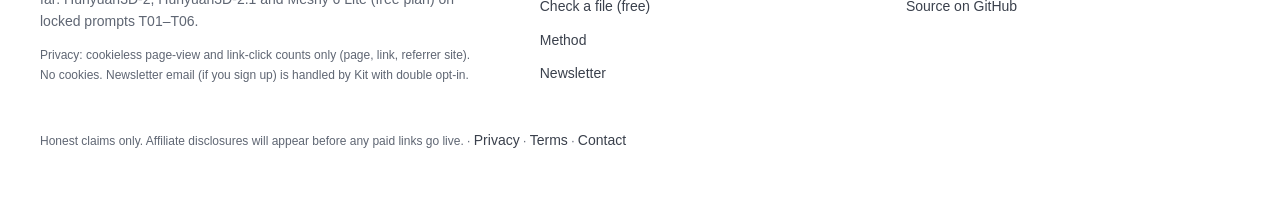
==== commit 116a88f8: "RT-20261107-02: docs-only Meshy-vs-Tripo compare page Evergreen /compare/meshy-vs-tripo/ for the #1 " ====
--- a/site/index.html
+++ b/site/index.html
@@ -65,13 +65,14 @@
           <a class="btn btn-primary" href="scorecard/">See the sample scorecard</a>
           <a class="btn btn-ghost" href="compare/hunyuan3d-2-vs-2-1/">HY2 vs 2.1</a>
           <a class="btn btn-ghost" href="compare/meshy-6-lite-vs-hunyuan3d-2-1/">Meshy vs HY2.1</a>
+          <a class="btn btn-ghost" href="compare/meshy-vs-tripo/">Meshy vs Tripo (queued)</a>
           <a class="btn btn-ghost" href="costs/">What each plan costs</a>
           <a class="btn btn-ghost" href="check/">Check your own STL (free)</a>
         </div>
         <p class="muted" style="margin:0 0 8px">
           We score raw AI meshes on <strong>watertight</strong>, <strong>wall thickness</strong>, <strong>hollow skin</strong>,
           <strong>bed contact</strong> and real <strong>OrcaSlicer tree supports</strong> on a Bambu A1 / PLA profile, with open data you can re-score.
-          So far: Hunyuan3D-2, Hunyuan3D-2.1 and Meshy 6 Lite (free plan, not flagship 7.1) on 6 locked prompts — first cross-vendor comparison. Head-to-head: <a href="compare/hunyuan3d-2-vs-2-1/">Hunyuan3D-2 vs 2.1</a> · <a href="compare/meshy-6-lite-vs-hunyuan3d-2-1/">Meshy 6 Lite vs Hunyuan3D-2.1</a>. Tripo, Rodin, TRELLIS, Hitem3D, MakeIt3D and Meshy 7.1 are queued. Slicer-measured, not physically printed (yet).
+          So far: Hunyuan3D-2, Hunyuan3D-2.1 and Meshy 6 Lite (free plan, not flagship 7.1) on 6 locked prompts — first cross-vendor comparison. Head-to-head: <a href="compare/hunyuan3d-2-vs-2-1/">Hunyuan3D-2 vs 2.1</a> · <a href="compare/meshy-6-lite-vs-hunyuan3d-2-1/">Meshy 6 Lite vs Hunyuan3D-2.1</a> · <a href="compare/meshy-vs-tripo/">Meshy vs Tripo</a> (docs + Meshy scores; Tripo queued). Tripo, Rodin, TRELLIS, Hitem3D, MakeIt3D and Meshy 7.1 are queued for printability scores. Slicer-measured, not physically printed (yet).
         </p>
         <ul class="trust">
           <li>Same 6 locked prompts for every generator</li>
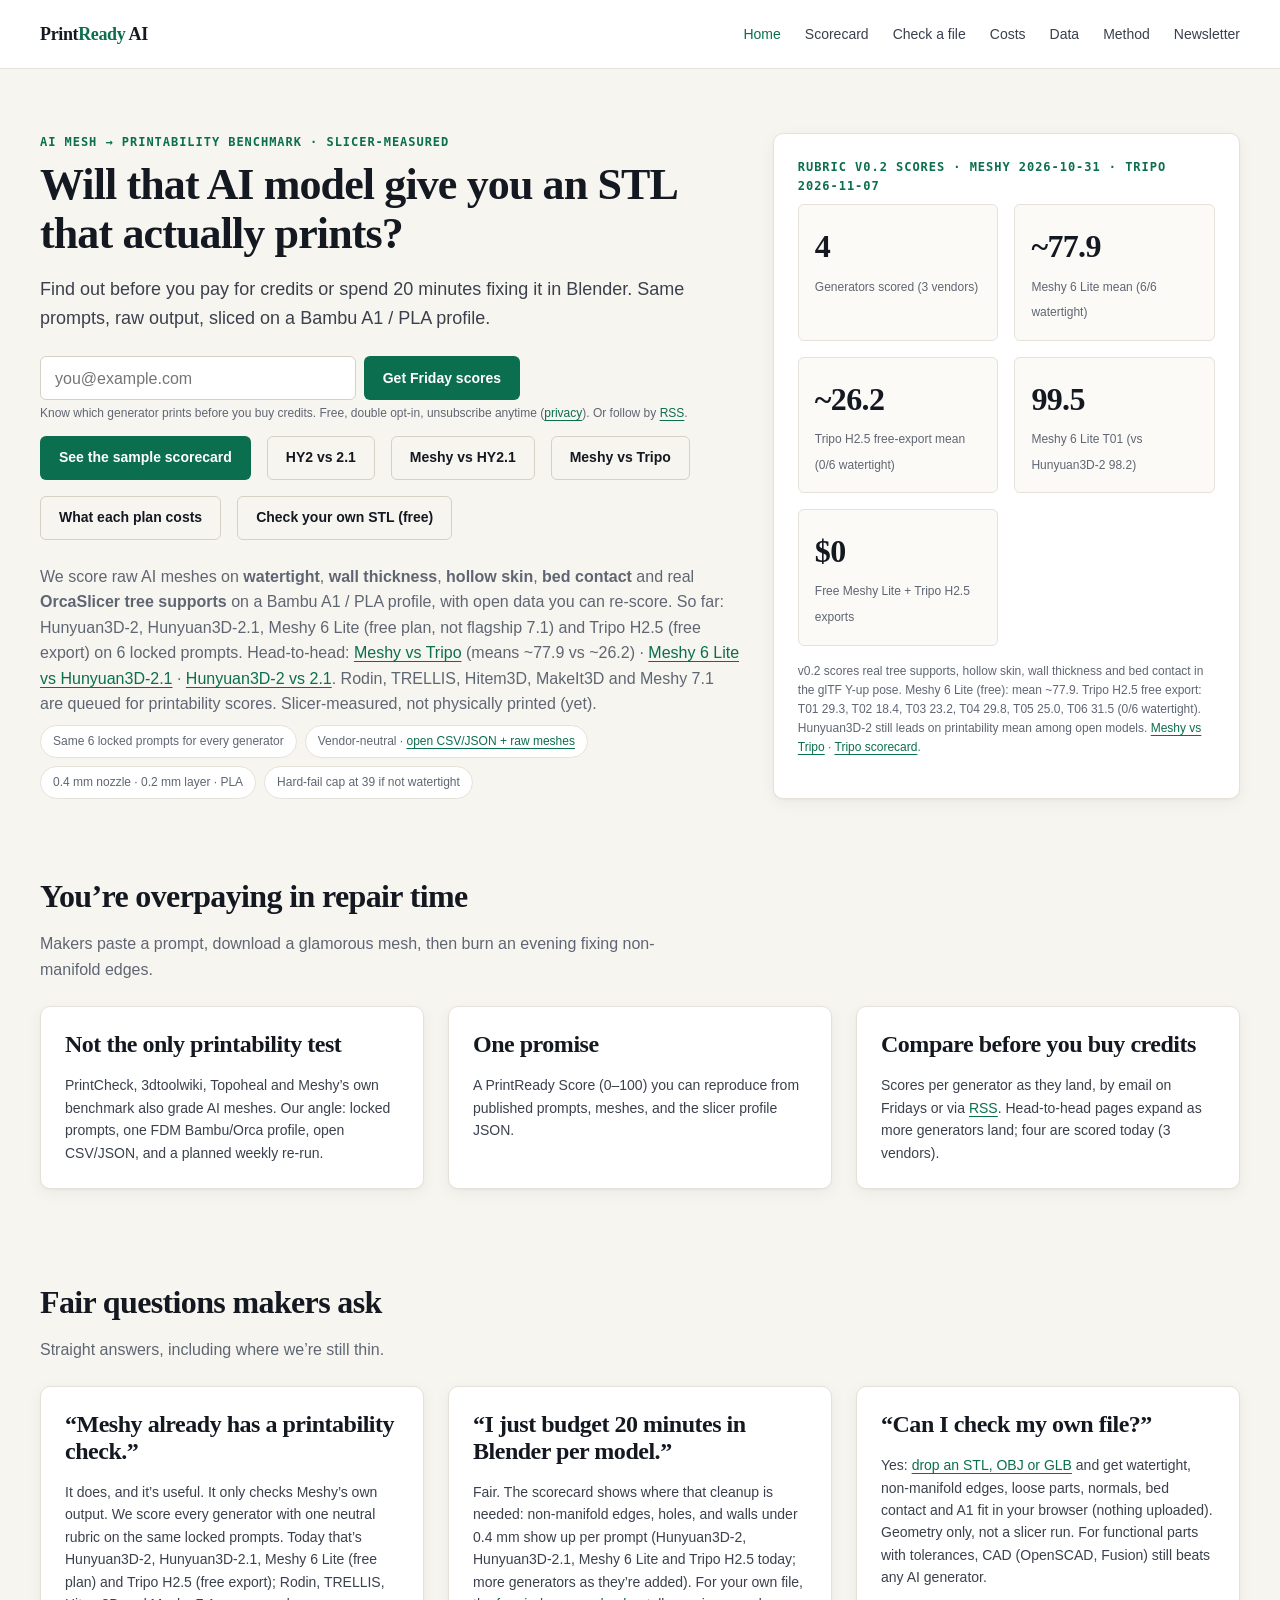
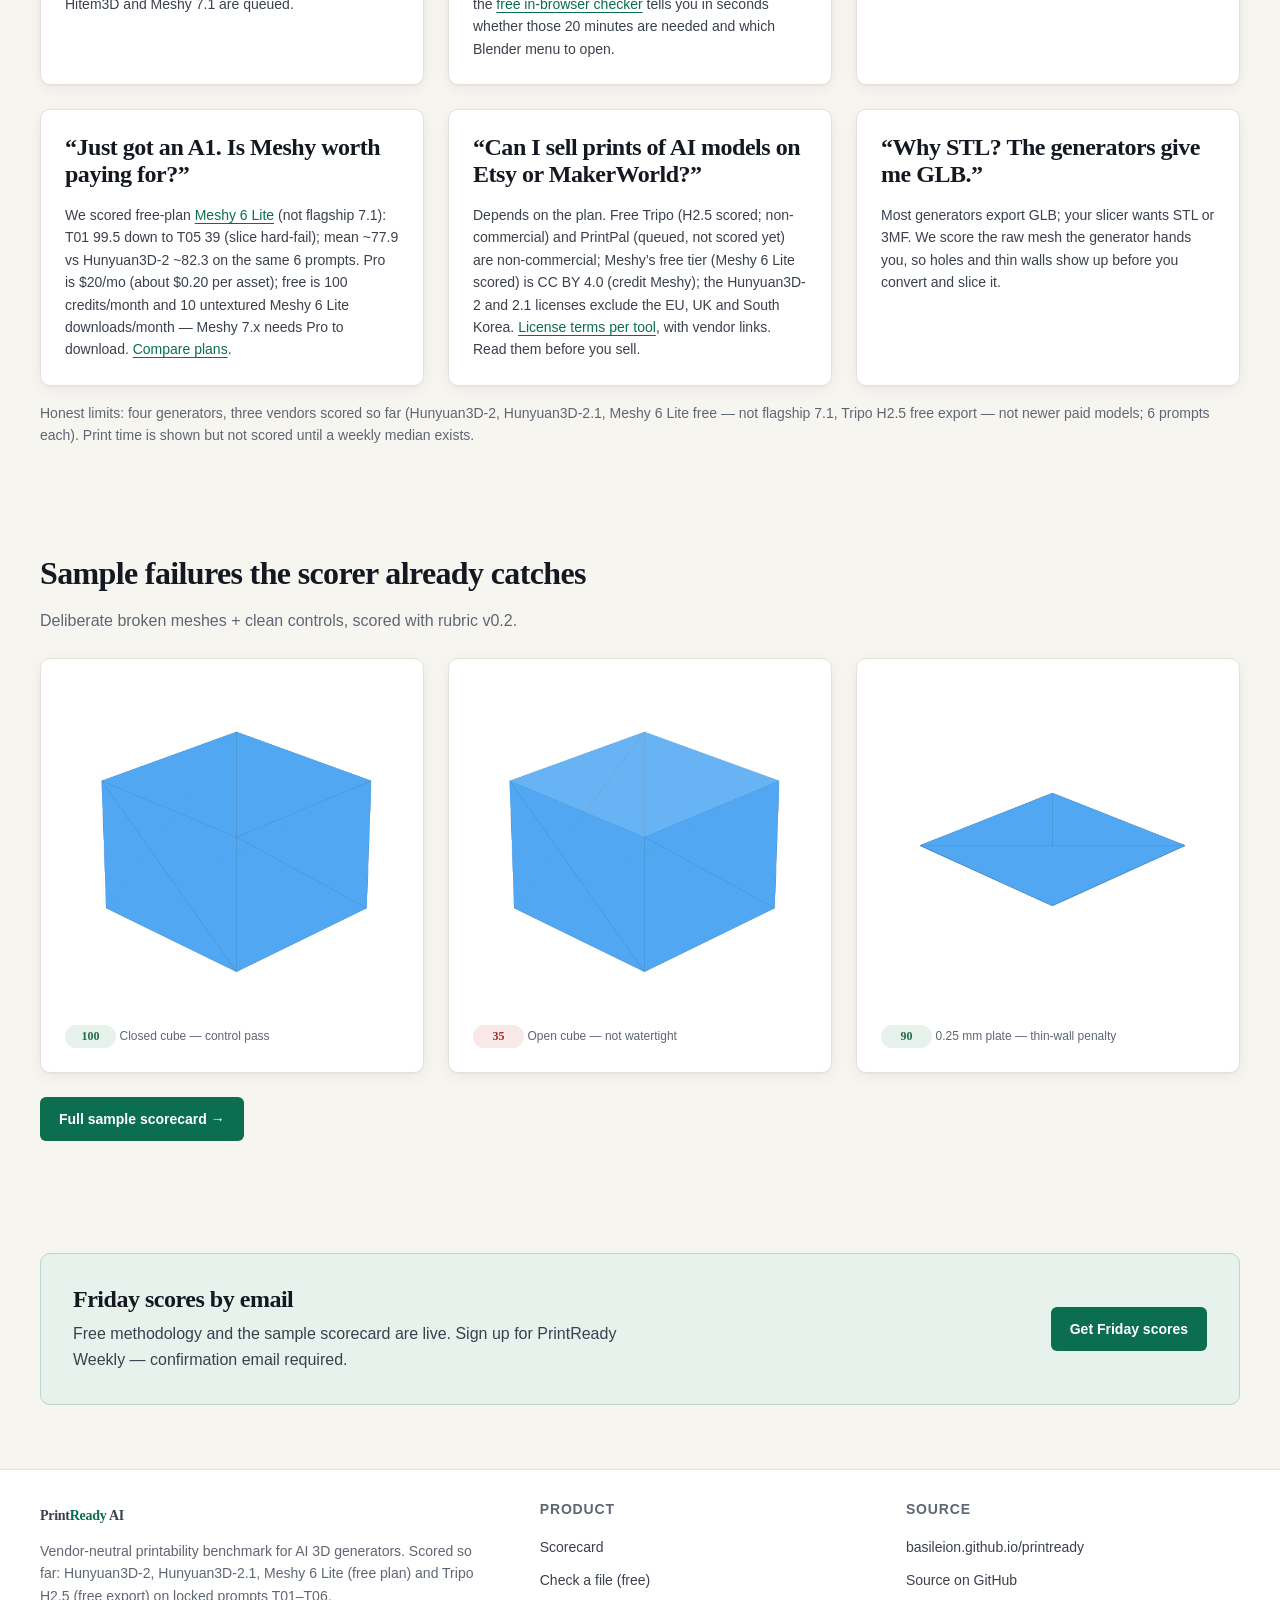
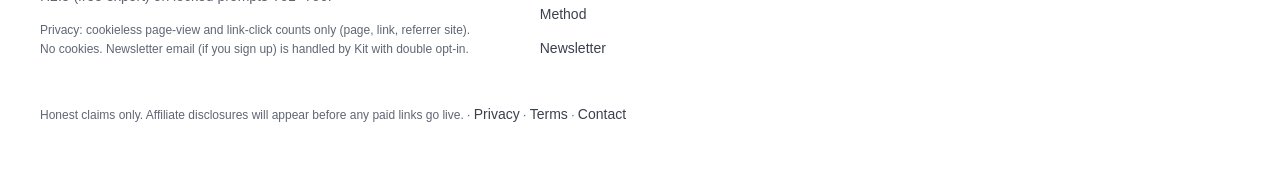
==== commit dc01a6af: "Score Tripo H2.5 free export T01–T06 + Meshy-vs-Tripo printability head-to-head Free-plan H2.5 only " ====
--- a/site/index.html
+++ b/site/index.html
@@ -24,7 +24,7 @@
   <meta property="og:description" content="Printability benchmark for AI 3D generators — watertight, wall thickness, hollow skin, bed contact, real tree supports." />
   <script type="application/ld+json">{"@context":"https://schema.org","@type":"WebSite","@id":"https://basileion.github.io/printready/#website","name":"PrintReady AI","url":"https://basileion.github.io/printready/","description":"Benchmark (weekly re-runs planned) that scores AI text-to-3D and image-to-3D generators on printability — watertight, manifold, wall thickness, hollow skin, bed contact, tree-support volume and slicer success.","inLanguage":"en","publisher":{"@id":"https://basileion.github.io/printready/#org"}}</script>
   <script type="application/ld+json">{"@context":"https://schema.org","@type":"Organization","@id":"https://basileion.github.io/printready/#org","name":"PrintReady AI","url":"https://basileion.github.io/printready/","description":"Vendor-neutral AI mesh printability benchmark."}</script>
-  <script type="application/ld+json">{"@context": "https://schema.org", "@type": "FAQPage", "mainEntity": [{"@type": "Question", "name": "What does PrintReady AI score?", "acceptedAnswer": {"@type": "Answer", "text": "Printability of AI-generated 3D meshes: watertight, manifold, non-manifold edges, self-intersections, ray wall thickness, hull fill (hollow skin), bed contact in the file's declared up-axis, OrcaSlicer tree-support volume and slice success (rubric v0.2, 2026-10-31). Print time is reported but not scored. Not visual beauty."}}, {"@type": "Question", "name": "What is on the sample scorecard today?", "acceptedAnswer": {"@type": "Answer", "text": "Rubric v0.2 (2026-10-31): Hunyuan3D-2 scores T01 98.2, T02 86.9, T03 89.8, T04 100, T05 26.9, T06 91.7. Hunyuan3D-2.1: T01 81.7, T02 83.2, T03 96.7, T04 81.6, T05 73.8, T06 82.3; 6 of 6 watertight; a thin plate on 4 of 6 was a background-removal artifact in our input (re-test without it: T01 86.6, T04 98.2, T05 72.2, T06 95.6). Meshy 6 Lite (free plan, not flagship 7.1): T01 99.5, T02 80.5, T03 80.0, T04 81.2, T05 39.0, T06 86.9; 6 of 6 watertight, T05 slice hard-fail. Plus a Matches prompt? column (yes/partial/no, human review 2026-11-07; not in the 100-pt rubric; HY2.1 T03 = no despite 96.7). Plus pipeline test meshes. More generators next."}}, {"@type": "Question", "name": "What slicer profile is used?", "acceptedAnswer": {"@type": "Answer", "text": "OrcaSlicer 2.4.2 with Bambu Lab A1 0.4 mm nozzle, 0.20 mm Standard process, Generic PLA, tree(auto) supports at 45 degrees. Meshes are normalized to 50 mm longest edge and sliced in their declared up-axis (glTF Y-up)."}}, {"@type": "Question", "name": "How is PrintReady AI different from Meshy's printability check?", "acceptedAnswer": {"@type": "Answer", "text": "Meshy's check covers Meshy output only. PrintReady AI scores raw meshes from any generator with one neutral rubric on the same locked prompts and a Bambu A1 / OrcaSlicer PLA profile, with open CSV/JSON data. Scored so far: Hunyuan3D-2, Hunyuan3D-2.1 and Meshy 6 Lite (free plan; not flagship 7.1); Tripo, Rodin, TRELLIS, Hitem3D and Meshy 7.1 are queued (paid generators need a budget OK)."}}, {"@type": "Question", "name": "Are there other AI mesh printability benchmarks?", "acceptedAnswer": {"@type": "Answer", "text": "Yes: PrintCheck, 3dtoolwiki, Topoheal and Meshy's own benchmark also test AI meshes. PrintReady AI focuses on locked prompts, a single FDM Bambu/Orca profile, open data, and a planned weekly re-run once more generators are scored. Scores are slicer- and geometry-measured (OrcaSlicer + trimesh); nothing has been physically printed yet."}}, {"@type": "Question", "name": "Is Meshy worth paying for if I just got a Bambu A1?", "acceptedAnswer": {"@type": "Answer", "text": "We scored free-plan Meshy 6 Lite (not flagship 7.1): T01 99.5, T02 80.5, T03 80.0, T04 81.2, T05 39.0, T06 86.9; mean ~77.9 vs Hunyuan3D-2 ~82.3 on the same 6 prompts. Meshy Pro is $20/mo, about $0.20 per asset by the vendor's 'up to 100 assets' (not per printable model); free is 100 credits/month and 10 untextured Meshy 6 Lite downloads/month — Meshy 7.x (the default) needs Pro to download (our 2026-10-31 free-account test on 7.1 hit that paywall; meshy.ai/pricing + help.meshy.ai free-plan article, read 2026-10-31). See basileion.github.io/printready/costs/."}}, {"@type": "Question", "name": "Can I sell prints of AI-generated 3D models?", "acceptedAnswer": {"@type": "Answer", "text": "It depends on the generator and plan. Free tiers of Tripo and PrintPal (queued, not yet scored) are non-commercial; Meshy's free tier (Meshy 6 Lite scored) is CC BY 4.0 (credit Meshy) and paid Meshy assets are yours; the Tencent Hunyuan 3D 2.0 and 2.1 Community Licenses are royalty-free but not licensed in the EU, UK or South Korea. Check each vendor's license before selling."}}]}</script>
+  <script type="application/ld+json">{"@context": "https://schema.org", "@type": "FAQPage", "mainEntity": [{"@type": "Question", "name": "What does PrintReady AI score?", "acceptedAnswer": {"@type": "Answer", "text": "Printability of AI-generated 3D meshes: watertight, manifold, non-manifold edges, self-intersections, ray wall thickness, hull fill (hollow skin), bed contact in the file's declared up-axis, OrcaSlicer tree-support volume and slice success (rubric v0.2, 2026-10-31). Print time is reported but not scored. Not visual beauty."}}, {"@type": "Question", "name": "What is on the sample scorecard today?", "acceptedAnswer": {"@type": "Answer", "text": "Rubric v0.2: Hunyuan3D-2 scores T01 98.2 … T05 26.9. Hunyuan3D-2.1: 6 of 6 watertight (plate on 4 was an input artifact; re-test T01 86.6, T04 98.2, T05 72.2, T06 95.6). Meshy 6 Lite (free plan, not flagship 7.1): T01 99.5, T02 80.5, T03 80.0, T04 81.2, T05 39.0, T06 86.9; 6 of 6 watertight, T05 slice hard-fail; mean ~77.9. Tripo H2.5 (free export only, not newer paid models): T01 29.3, T02 18.4, T03 23.2, T04 29.8, T05 25.0, T06 31.5; 0 of 6 watertight; 6 of 6 hard-fail; 6 of 6 sliced; mean ~26.2. Matches prompt? human review for Hunyuan/Meshy (HY2.1 T03 = no); Tripo blank pending review. Plus pipeline test meshes."}}, {"@type": "Question", "name": "What slicer profile is used?", "acceptedAnswer": {"@type": "Answer", "text": "OrcaSlicer 2.4.2 with Bambu Lab A1 0.4 mm nozzle, 0.20 mm Standard process, Generic PLA, tree(auto) supports at 45 degrees. Meshes are normalized to 50 mm longest edge and sliced in their declared up-axis (glTF Y-up)."}}, {"@type": "Question", "name": "How is PrintReady AI different from Meshy's printability check?", "acceptedAnswer": {"@type": "Answer", "text": "Meshy's check covers Meshy output only. PrintReady AI scores raw meshes from any generator with one neutral rubric on the same locked prompts and a Bambu A1 / OrcaSlicer PLA profile, with open CSV/JSON data. Scored so far: Hunyuan3D-2, Hunyuan3D-2.1, Meshy 6 Lite (free plan; not flagship 7.1) and Tripo H2.5 (free export); Rodin, TRELLIS, Hitem3D and Meshy 7.1 are queued (paid generators need a budget OK)."}}, {"@type": "Question", "name": "Are there other AI mesh printability benchmarks?", "acceptedAnswer": {"@type": "Answer", "text": "Yes: PrintCheck, 3dtoolwiki, Topoheal and Meshy's own benchmark also test AI meshes. PrintReady AI focuses on locked prompts, a single FDM Bambu/Orca profile, open data, and a planned weekly re-run once more generators are scored. Scores are slicer- and geometry-measured (OrcaSlicer + trimesh); nothing has been physically printed yet."}}, {"@type": "Question", "name": "Is Meshy worth paying for if I just got a Bambu A1?", "acceptedAnswer": {"@type": "Answer", "text": "We scored free-plan Meshy 6 Lite (not flagship 7.1): mean ~77.9 vs Hunyuan3D-2 ~82.3 and vs Tripo H2.5 free export ~26.2 on the same 6 prompts. Meshy Pro is $20/mo, about $0.20 per asset by the vendor's 'up to 100 assets' (not per printable model); free is 100 credits/month and 10 untextured Meshy 6 Lite downloads/month — Meshy 7.x needs Pro to download. See basileion.github.io/printready/costs/ and /compare/meshy-vs-tripo/."}}, {"@type": "Question", "name": "Can I sell prints of AI-generated 3D models?", "acceptedAnswer": {"@type": "Answer", "text": "It depends on the generator and plan. Free Tripo (H2.5 scored on our scorecard; free tier is non-commercial) and PrintPal (queued, not yet scored) are non-commercial on free; Meshy's free tier (Meshy 6 Lite scored) is CC BY 4.0 (credit Meshy) and paid Meshy assets are yours; the Tencent Hunyuan 3D 2.0 and 2.1 Community Licenses are royalty-free but not licensed in the EU, UK or South Korea. Check each vendor's license before selling."}}]}</script>
   <script src="js/grow.js" defer></script>
 </head>
 <body>
@@ -65,14 +65,14 @@
           <a class="btn btn-primary" href="scorecard/">See the sample scorecard</a>
           <a class="btn btn-ghost" href="compare/hunyuan3d-2-vs-2-1/">HY2 vs 2.1</a>
           <a class="btn btn-ghost" href="compare/meshy-6-lite-vs-hunyuan3d-2-1/">Meshy vs HY2.1</a>
-          <a class="btn btn-ghost" href="compare/meshy-vs-tripo/">Meshy vs Tripo (queued)</a>
+          <a class="btn btn-ghost" href="compare/meshy-vs-tripo/">Meshy vs Tripo</a>
           <a class="btn btn-ghost" href="costs/">What each plan costs</a>
           <a class="btn btn-ghost" href="check/">Check your own STL (free)</a>
         </div>
         <p class="muted" style="margin:0 0 8px">
           We score raw AI meshes on <strong>watertight</strong>, <strong>wall thickness</strong>, <strong>hollow skin</strong>,
           <strong>bed contact</strong> and real <strong>OrcaSlicer tree supports</strong> on a Bambu A1 / PLA profile, with open data you can re-score.
-          So far: Hunyuan3D-2, Hunyuan3D-2.1 and Meshy 6 Lite (free plan, not flagship 7.1) on 6 locked prompts — first cross-vendor comparison. Head-to-head: <a href="compare/hunyuan3d-2-vs-2-1/">Hunyuan3D-2 vs 2.1</a> · <a href="compare/meshy-6-lite-vs-hunyuan3d-2-1/">Meshy 6 Lite vs Hunyuan3D-2.1</a> · <a href="compare/meshy-vs-tripo/">Meshy vs Tripo</a> (docs + Meshy scores; Tripo queued). Tripo, Rodin, TRELLIS, Hitem3D, MakeIt3D and Meshy 7.1 are queued for printability scores. Slicer-measured, not physically printed (yet).
+          So far: Hunyuan3D-2, Hunyuan3D-2.1, Meshy 6 Lite (free plan, not flagship 7.1) and Tripo H2.5 (free export) on 6 locked prompts. Head-to-head: <a href="compare/meshy-vs-tripo/">Meshy vs Tripo</a> (means ~77.9 vs ~26.2) · <a href="compare/meshy-6-lite-vs-hunyuan3d-2-1/">Meshy 6 Lite vs Hunyuan3D-2.1</a> · <a href="compare/hunyuan3d-2-vs-2-1/">Hunyuan3D-2 vs 2.1</a>. Rodin, TRELLIS, Hitem3D, MakeIt3D and Meshy 7.1 are queued for printability scores. Slicer-measured, not physically printed (yet).
         </p>
         <ul class="trust">
           <li>Same 6 locked prompts for every generator</li>
@@ -82,16 +82,16 @@
         </ul>
       </div>
       <aside class="card" aria-label="Rubric v0.2 scores summary">
-        <p class="eyebrow">Rubric v0.2 scores · 2026-10-31</p>
+        <p class="eyebrow">Rubric v0.2 scores · Meshy 2026-10-31 · Tripo 2026-11-07</p>
         <div class="kpi-grid">
-          <div class="kpi"><b>3</b><span>Generators scored (2 vendors)</span></div>
+          <div class="kpi"><b>4</b><span>Generators scored (3 vendors)</span></div>
+          <div class="kpi"><b>~77.9</b><span>Meshy 6 Lite mean (6/6 watertight)</span></div>
+          <div class="kpi"><b>~26.2</b><span>Tripo H2.5 free-export mean (0/6 watertight)</span></div>
           <div class="kpi"><b>99.5</b><span>Meshy 6 Lite T01 (vs Hunyuan3D-2 98.2)</span></div>
-          <div class="kpi"><b>6/6</b><span>Meshy 6 Lite watertight; T05 slice fail</span></div>
-          <div class="kpi"><b>~77.9</b><span>Meshy 6 Lite printability mean (Hunyuan ~82–83; means ignore Matches prompt?)</span></div>
-          <div class="kpi"><b>$0</b><span>60 free Meshy credits used</span></div>
+          <div class="kpi"><b>$0</b><span>Free Meshy Lite + Tripo H2.5 exports</span></div>
         </div>
         <p class="muted" style="margin:16px 0 0;font-size:12px">
-          v0.2 scores real tree supports, hollow skin, wall thickness and bed contact in the glTF Y-up pose. Meshy 6 Lite (free): T01 99.5, T02 80.5, T03 80.0, T04 81.2, T05 39.0, T06 86.9. Hunyuan3D-2 still leads on printability mean (means are geometric-only; Matches prompt? is a separate column — HY2.1 T03 scored 96.7 but is a wrong-shape no). <a href="scorecard/#m6l-h">Three-generator grid</a>.
+          v0.2 scores real tree supports, hollow skin, wall thickness and bed contact in the glTF Y-up pose. Meshy 6 Lite (free): mean ~77.9. Tripo H2.5 free export: T01 29.3, T02 18.4, T03 23.2, T04 29.8, T05 25.0, T06 31.5 (0/6 watertight). Hunyuan3D-2 still leads on printability mean among open models. <a href="compare/meshy-vs-tripo/">Meshy vs Tripo</a> · <a href="scorecard/#th25-h">Tripo scorecard</a>.
         </p>
       </aside>
     </section>
@@ -112,7 +112,7 @@
         </article>
         <article class="card feature">
           <h3>Compare before you buy credits</h3>
-          <p>Scores per generator as they land, by email on Fridays or via <a href="feed.xml">RSS</a>. Head-to-head pages expand as more generators land; three are scored today.</p>
+          <p>Scores per generator as they land, by email on Fridays or via <a href="feed.xml">RSS</a>. Head-to-head pages expand as more generators land; four are scored today (3 vendors).</p>
         </article>
       </div>
     </section>
@@ -126,11 +126,11 @@
       <div class="grid-3">
         <article class="card feature">
           <h3>“Meshy already has a printability check.”</h3>
-          <p>It does, and it’s useful. It only checks Meshy’s own output. We score every generator with one neutral rubric on the same locked prompts. Today that’s Hunyuan3D-2, Hunyuan3D-2.1 and Meshy 6 Lite (free plan); Tripo, Rodin, TRELLIS, Hitem3D and Meshy 7.1 are queued.</p>
+          <p>It does, and it’s useful. It only checks Meshy’s own output. We score every generator with one neutral rubric on the same locked prompts. Today that’s Hunyuan3D-2, Hunyuan3D-2.1, Meshy 6 Lite (free plan) and Tripo H2.5 (free export); Rodin, TRELLIS, Hitem3D and Meshy 7.1 are queued.</p>
         </article>
         <article class="card feature">
           <h3>“I just budget 20 minutes in Blender per model.”</h3>
-          <p>Fair. The scorecard shows where that cleanup is needed: non-manifold edges, holes, and walls under 0.4&nbsp;mm show up per prompt (Hunyuan3D-2, Hunyuan3D-2.1 and Meshy 6 Lite today; more generators as they’re added). For your own file, the <a href="check/">free in-browser checker</a> tells you in seconds whether those 20 minutes are needed and which Blender menu to open.</p>
+          <p>Fair. The scorecard shows where that cleanup is needed: non-manifold edges, holes, and walls under 0.4&nbsp;mm show up per prompt (Hunyuan3D-2, Hunyuan3D-2.1, Meshy 6 Lite and Tripo H2.5 today; more generators as they’re added). For your own file, the <a href="check/">free in-browser checker</a> tells you in seconds whether those 20 minutes are needed and which Blender menu to open.</p>
         </article>
         <article class="card feature">
           <h3>“Can I check my own file?”</h3>
@@ -142,14 +142,14 @@
         </article>
         <article class="card feature">
           <h3>“Can I sell prints of AI models on Etsy or MakerWorld?”</h3>
-          <p>Depends on the plan. Free tiers of Tripo and PrintPal (both queued, not scored yet) are non-commercial; Meshy’s free tier (Meshy 6 Lite scored) is CC BY 4.0 (credit Meshy); the Hunyuan3D-2 and 2.1 licenses exclude the EU, UK and South Korea. <a href="costs/">License terms per tool</a>, with vendor links. Read them before you sell.</p>
+          <p>Depends on the plan. Free Tripo (H2.5 scored; non-commercial) and PrintPal (queued, not scored yet) are non-commercial; Meshy’s free tier (Meshy 6 Lite scored) is CC BY 4.0 (credit Meshy); the Hunyuan3D-2 and 2.1 licenses exclude the EU, UK and South Korea. <a href="costs/">License terms per tool</a>, with vendor links. Read them before you sell.</p>
         </article>
         <article class="card feature">
           <h3>“Why STL? The generators give me GLB.”</h3>
           <p>Most generators export GLB; your slicer wants STL or 3MF. We score the raw mesh the generator hands you, so holes and thin walls show up before you convert and slice it.</p>
         </article>
       </div>
-      <p class="muted" style="margin-top:16px;font-size:14px">Honest limits: three generators, two vendors scored so far (Hunyuan3D-2, Hunyuan3D-2.1, Meshy 6 Lite free — not flagship 7.1; 6 prompts each). Print time is shown but not scored until a weekly median exists.</p>
+      <p class="muted" style="margin-top:16px;font-size:14px">Honest limits: four generators, three vendors scored so far (Hunyuan3D-2, Hunyuan3D-2.1, Meshy 6 Lite free — not flagship 7.1, Tripo H2.5 free export — not newer paid models; 6 prompts each). Print time is shown but not scored until a weekly median exists.</p>
     </section>
 
     <section class="wrap section">
@@ -190,7 +190,7 @@
       <div>
         <a class="brand" href="./">Print<span>Ready</span> AI</a>
         <p class="muted" style="margin-top:12px;font-size:14px;max-width:28rem">
-          Vendor-neutral printability benchmark for AI 3D generators. Scored so far: Hunyuan3D-2, Hunyuan3D-2.1 and Meshy 6 Lite (free plan) on locked prompts T01–T06.
+          Vendor-neutral printability benchmark for AI 3D generators. Scored so far: Hunyuan3D-2, Hunyuan3D-2.1, Meshy 6 Lite (free plan) and Tripo H2.5 (free export) on locked prompts T01–T06.
         </p>
         <p class="muted" style="margin-top:8px;font-size:12px;max-width:28rem">Privacy: cookieless page-view and link-click counts only (page, link, referrer site). No cookies. Newsletter email (if you sign up) is handled by Kit with double opt-in.</p>
       </div>
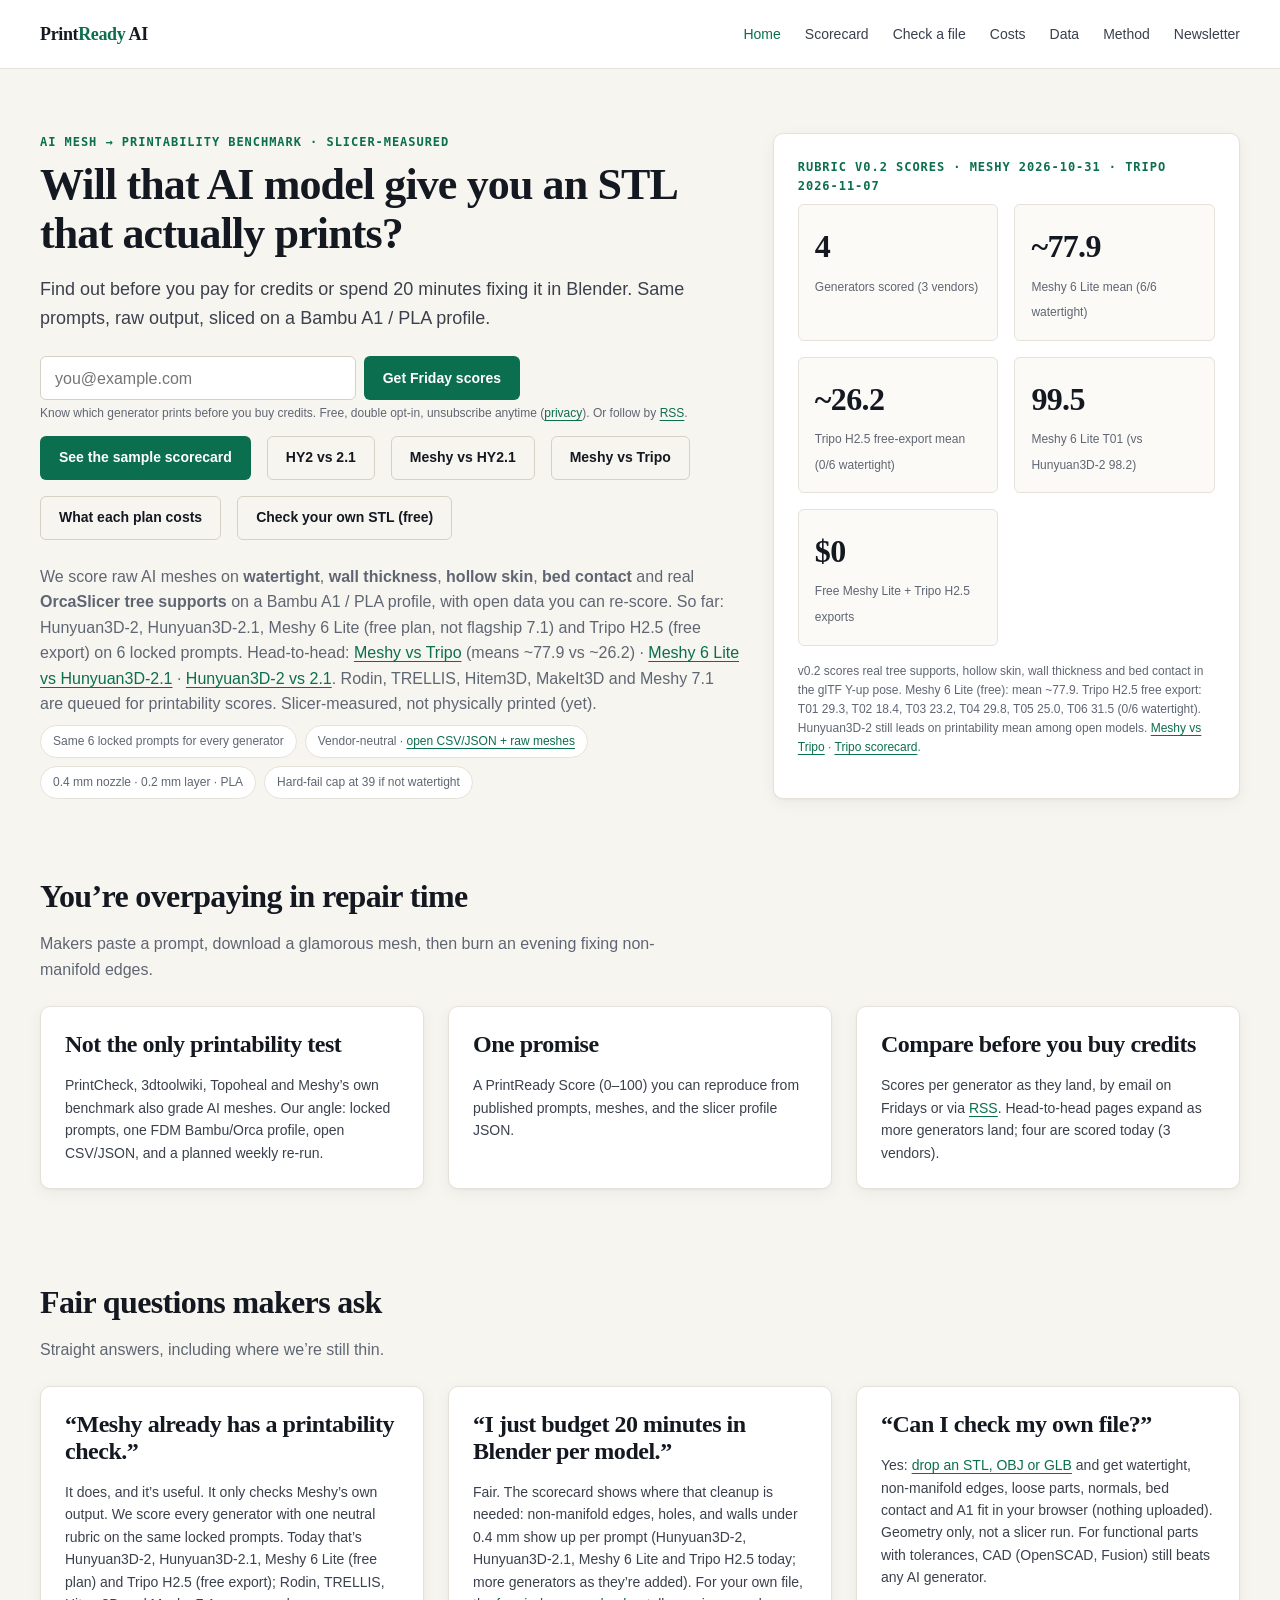
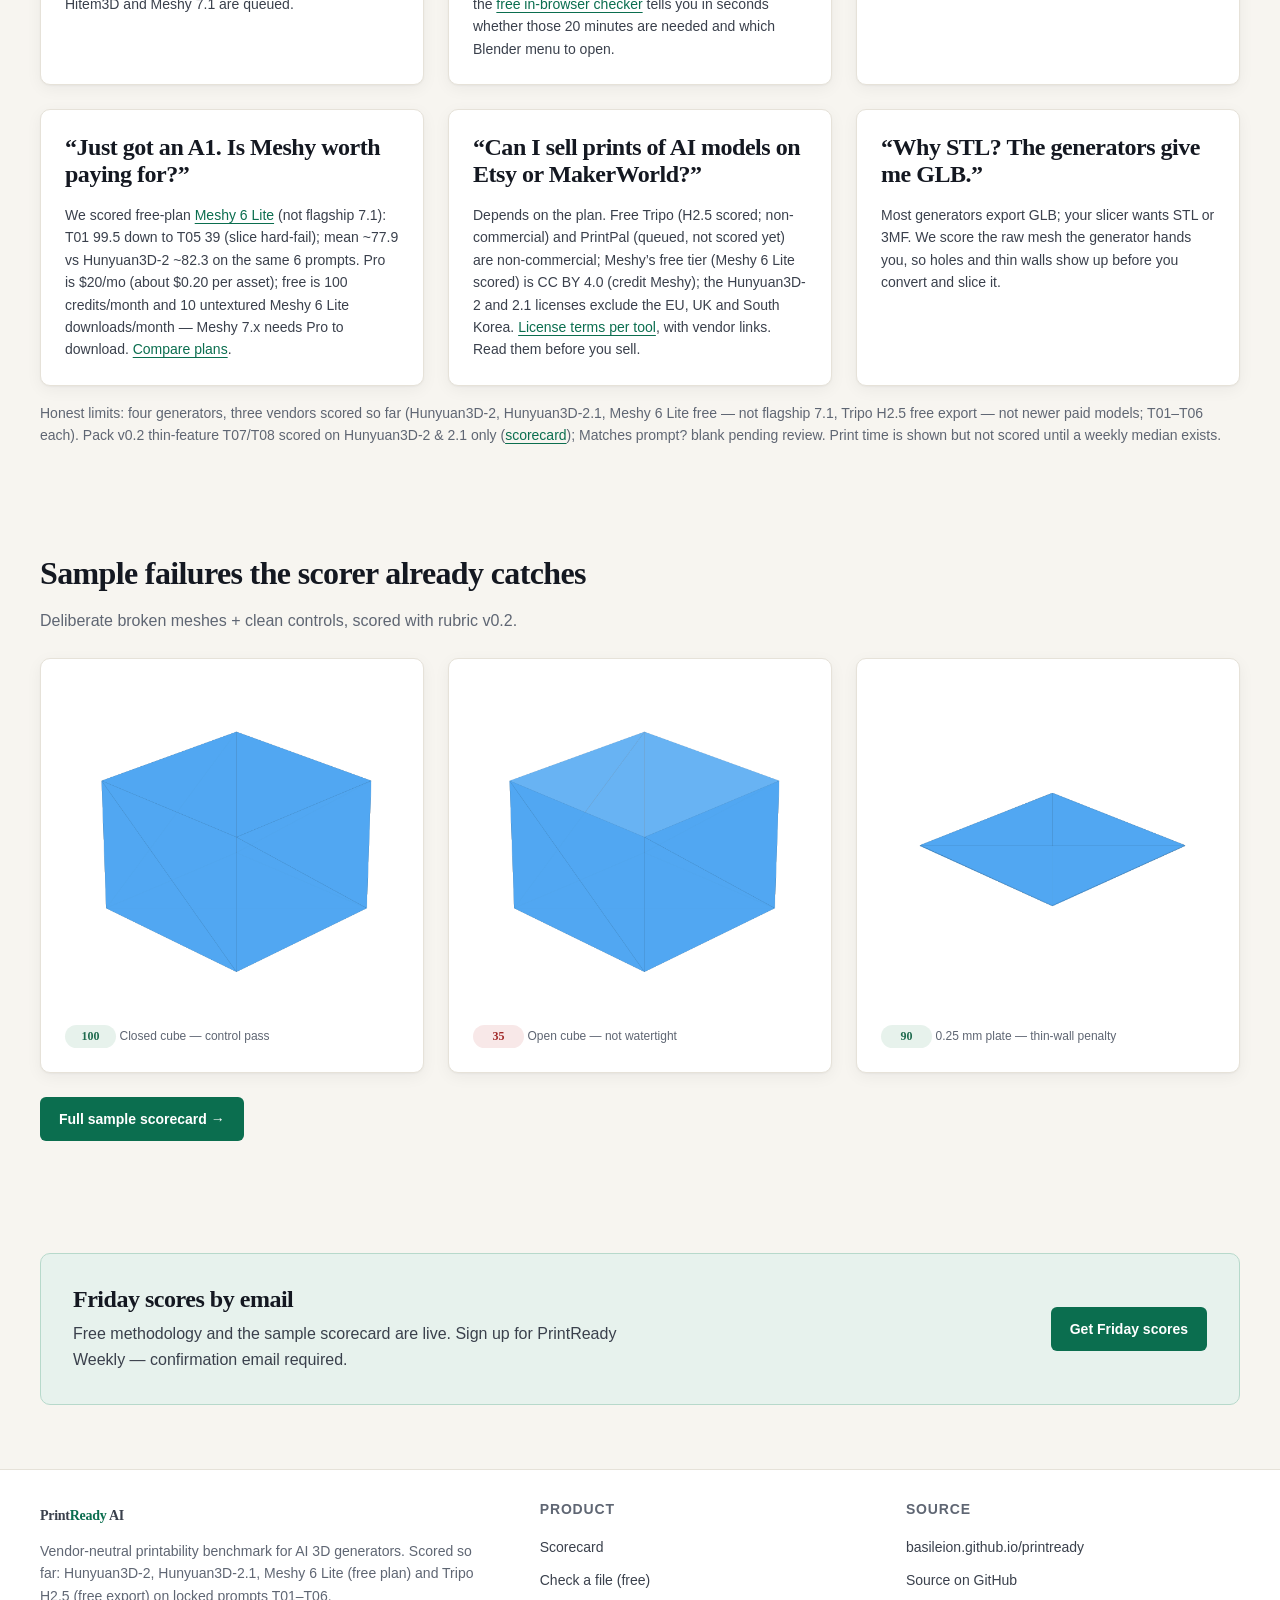
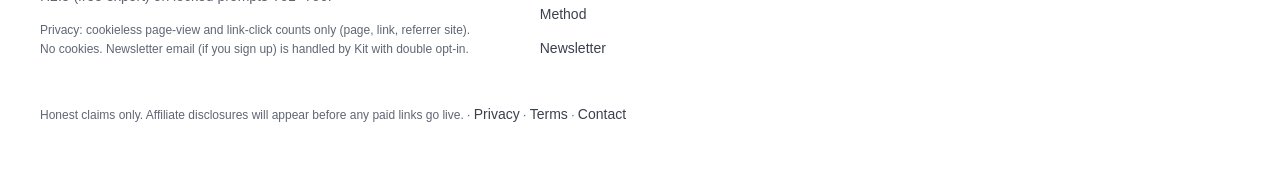
==== commit da6d4493: "Score pack v0.2 thin-feature T07/T08 on Hunyuan3D-2 & 2.1 FLUX seed-1234 refs + public Spaces. HY2: " ====
--- a/site/index.html
+++ b/site/index.html
@@ -24,7 +24,7 @@
   <meta property="og:description" content="Printability benchmark for AI 3D generators — watertight, wall thickness, hollow skin, bed contact, real tree supports." />
   <script type="application/ld+json">{"@context":"https://schema.org","@type":"WebSite","@id":"https://basileion.github.io/printready/#website","name":"PrintReady AI","url":"https://basileion.github.io/printready/","description":"Benchmark (weekly re-runs planned) that scores AI text-to-3D and image-to-3D generators on printability — watertight, manifold, wall thickness, hollow skin, bed contact, tree-support volume and slicer success.","inLanguage":"en","publisher":{"@id":"https://basileion.github.io/printready/#org"}}</script>
   <script type="application/ld+json">{"@context":"https://schema.org","@type":"Organization","@id":"https://basileion.github.io/printready/#org","name":"PrintReady AI","url":"https://basileion.github.io/printready/","description":"Vendor-neutral AI mesh printability benchmark."}</script>
-  <script type="application/ld+json">{"@context": "https://schema.org", "@type": "FAQPage", "mainEntity": [{"@type": "Question", "name": "What does PrintReady AI score?", "acceptedAnswer": {"@type": "Answer", "text": "Printability of AI-generated 3D meshes: watertight, manifold, non-manifold edges, self-intersections, ray wall thickness, hull fill (hollow skin), bed contact in the file's declared up-axis, OrcaSlicer tree-support volume and slice success (rubric v0.2, 2026-10-31). Print time is reported but not scored. Not visual beauty."}}, {"@type": "Question", "name": "What is on the sample scorecard today?", "acceptedAnswer": {"@type": "Answer", "text": "Rubric v0.2: Hunyuan3D-2 scores T01 98.2 … T05 26.9. Hunyuan3D-2.1: 6 of 6 watertight (plate on 4 was an input artifact; re-test T01 86.6, T04 98.2, T05 72.2, T06 95.6). Meshy 6 Lite (free plan, not flagship 7.1): T01 99.5, T02 80.5, T03 80.0, T04 81.2, T05 39.0, T06 86.9; 6 of 6 watertight, T05 slice hard-fail; mean ~77.9. Tripo H2.5 (free export only, not newer paid models): T01 29.3, T02 18.4, T03 23.2, T04 29.8, T05 25.0, T06 31.5; 0 of 6 watertight; 6 of 6 hard-fail; 6 of 6 sliced; mean ~26.2. Matches prompt? human review for Hunyuan/Meshy (HY2.1 T03 = no); Tripo blank pending review. Plus pipeline test meshes."}}, {"@type": "Question", "name": "What slicer profile is used?", "acceptedAnswer": {"@type": "Answer", "text": "OrcaSlicer 2.4.2 with Bambu Lab A1 0.4 mm nozzle, 0.20 mm Standard process, Generic PLA, tree(auto) supports at 45 degrees. Meshes are normalized to 50 mm longest edge and sliced in their declared up-axis (glTF Y-up)."}}, {"@type": "Question", "name": "How is PrintReady AI different from Meshy's printability check?", "acceptedAnswer": {"@type": "Answer", "text": "Meshy's check covers Meshy output only. PrintReady AI scores raw meshes from any generator with one neutral rubric on the same locked prompts and a Bambu A1 / OrcaSlicer PLA profile, with open CSV/JSON data. Scored so far: Hunyuan3D-2, Hunyuan3D-2.1, Meshy 6 Lite (free plan; not flagship 7.1) and Tripo H2.5 (free export); Rodin, TRELLIS, Hitem3D and Meshy 7.1 are queued (paid generators need a budget OK)."}}, {"@type": "Question", "name": "Are there other AI mesh printability benchmarks?", "acceptedAnswer": {"@type": "Answer", "text": "Yes: PrintCheck, 3dtoolwiki, Topoheal and Meshy's own benchmark also test AI meshes. PrintReady AI focuses on locked prompts, a single FDM Bambu/Orca profile, open data, and a planned weekly re-run once more generators are scored. Scores are slicer- and geometry-measured (OrcaSlicer + trimesh); nothing has been physically printed yet."}}, {"@type": "Question", "name": "Is Meshy worth paying for if I just got a Bambu A1?", "acceptedAnswer": {"@type": "Answer", "text": "We scored free-plan Meshy 6 Lite (not flagship 7.1): mean ~77.9 vs Hunyuan3D-2 ~82.3 and vs Tripo H2.5 free export ~26.2 on the same 6 prompts. Meshy Pro is $20/mo, about $0.20 per asset by the vendor's 'up to 100 assets' (not per printable model); free is 100 credits/month and 10 untextured Meshy 6 Lite downloads/month — Meshy 7.x needs Pro to download. See basileion.github.io/printready/costs/ and /compare/meshy-vs-tripo/."}}, {"@type": "Question", "name": "Can I sell prints of AI-generated 3D models?", "acceptedAnswer": {"@type": "Answer", "text": "It depends on the generator and plan. Free Tripo (H2.5 scored on our scorecard; free tier is non-commercial) and PrintPal (queued, not yet scored) are non-commercial on free; Meshy's free tier (Meshy 6 Lite scored) is CC BY 4.0 (credit Meshy) and paid Meshy assets are yours; the Tencent Hunyuan 3D 2.0 and 2.1 Community Licenses are royalty-free but not licensed in the EU, UK or South Korea. Check each vendor's license before selling."}}]}</script>
+  <script type="application/ld+json">{"@context": "https://schema.org", "@type": "FAQPage", "mainEntity": [{"@type": "Question", "name": "What does PrintReady AI score?", "acceptedAnswer": {"@type": "Answer", "text": "Printability of AI-generated 3D meshes: watertight, manifold, non-manifold edges, self-intersections, ray wall thickness, hull fill (hollow skin), bed contact in the file's declared up-axis, OrcaSlicer tree-support volume and slice success (rubric v0.2, 2026-10-31). Print time is reported but not scored. Not visual beauty."}}, {"@type": "Question", "name": "What is on the sample scorecard today?", "acceptedAnswer": {"@type": "Answer", "text": "Rubric v0.2: Hunyuan3D-2 scores T01 98.2 … T05 26.9. Hunyuan3D-2.1: 6 of 6 watertight (plate on 4 was an input artifact; re-test T01 86.6, T04 98.2, T05 72.2, T06 95.6). Meshy 6 Lite (free plan, not flagship 7.1): T01 99.5, T02 80.5, T03 80.0, T04 81.2, T05 39.0, T06 86.9; 6 of 6 watertight, T05 slice hard-fail; mean ~77.9. Tripo H2.5 (free export only, not newer paid models): T01 29.3, T02 18.4, T03 23.2, T04 29.8, T05 25.0, T06 31.5; 0 of 6 watertight; 6 of 6 hard-fail; 6 of 6 sliced; mean ~26.2. Matches prompt? human review for T01–T06 on all 4 generators (HY2.1 T03 = no; Tripo 4 yes, 2 partial). Pack v0.2 thin-feature T07/T08 scored on Hunyuan3D-2 (74.0/90.0) and Hunyuan3D-2.1 (70.0/78.8); Matches prompt? blank pending review. Plus pipeline test meshes."}}, {"@type": "Question", "name": "What slicer profile is used?", "acceptedAnswer": {"@type": "Answer", "text": "OrcaSlicer 2.4.2 with Bambu Lab A1 0.4 mm nozzle, 0.20 mm Standard process, Generic PLA, tree(auto) supports at 45 degrees. Meshes are normalized to 50 mm longest edge and sliced in their declared up-axis (glTF Y-up)."}}, {"@type": "Question", "name": "How is PrintReady AI different from Meshy's printability check?", "acceptedAnswer": {"@type": "Answer", "text": "Meshy's check covers Meshy output only. PrintReady AI scores raw meshes from any generator with one neutral rubric on the same locked prompts and a Bambu A1 / OrcaSlicer PLA profile, with open CSV/JSON data. Scored so far: Hunyuan3D-2, Hunyuan3D-2.1, Meshy 6 Lite (free plan; not flagship 7.1) and Tripo H2.5 (free export); Rodin, TRELLIS, Hitem3D and Meshy 7.1 are queued (paid generators need a budget OK)."}}, {"@type": "Question", "name": "Are there other AI mesh printability benchmarks?", "acceptedAnswer": {"@type": "Answer", "text": "Yes: PrintCheck, 3dtoolwiki, Topoheal and Meshy's own benchmark also test AI meshes. PrintReady AI focuses on locked prompts, a single FDM Bambu/Orca profile, open data, and a planned weekly re-run once more generators are scored. Scores are slicer- and geometry-measured (OrcaSlicer + trimesh); nothing has been physically printed yet."}}, {"@type": "Question", "name": "Is Meshy worth paying for if I just got a Bambu A1?", "acceptedAnswer": {"@type": "Answer", "text": "We scored free-plan Meshy 6 Lite (not flagship 7.1): mean ~77.9 vs Hunyuan3D-2 ~82.3 and vs Tripo H2.5 free export ~26.2 on the same 6 prompts. Meshy Pro is $20/mo, about $0.20 per asset by the vendor's 'up to 100 assets' (not per printable model); free is 100 credits/month and 10 untextured Meshy 6 Lite downloads/month — Meshy 7.x needs Pro to download. See basileion.github.io/printready/costs/ and /compare/meshy-vs-tripo/."}}, {"@type": "Question", "name": "Can I sell prints of AI-generated 3D models?", "acceptedAnswer": {"@type": "Answer", "text": "It depends on the generator and plan. Free Tripo (H2.5 scored on our scorecard; free tier is non-commercial) and PrintPal (queued, not yet scored) are non-commercial on free; Meshy's free tier (Meshy 6 Lite scored) is CC BY 4.0 (credit Meshy) and paid Meshy assets are yours; the Tencent Hunyuan 3D 2.0 and 2.1 Community Licenses are royalty-free but not licensed in the EU, UK or South Korea. Check each vendor's license before selling."}}]}</script>
   <script src="js/grow.js" defer></script>
 </head>
 <body>
@@ -149,7 +149,7 @@
           <p>Most generators export GLB; your slicer wants STL or 3MF. We score the raw mesh the generator hands you, so holes and thin walls show up before you convert and slice it.</p>
         </article>
       </div>
-      <p class="muted" style="margin-top:16px;font-size:14px">Honest limits: four generators, three vendors scored so far (Hunyuan3D-2, Hunyuan3D-2.1, Meshy 6 Lite free — not flagship 7.1, Tripo H2.5 free export — not newer paid models; 6 prompts each). Print time is shown but not scored until a weekly median exists.</p>
+      <p class="muted" style="margin-top:16px;font-size:14px">Honest limits: four generators, three vendors scored so far (Hunyuan3D-2, Hunyuan3D-2.1, Meshy 6 Lite free — not flagship 7.1, Tripo H2.5 free export — not newer paid models; T01–T06 each). Pack v0.2 thin-feature T07/T08 scored on Hunyuan3D-2 &amp; 2.1 only (<a href="scorecard/#t07t08-h">scorecard</a>); Matches prompt? blank pending review. Print time is shown but not scored until a weekly median exists.</p>
     </section>
 
     <section class="wrap section">
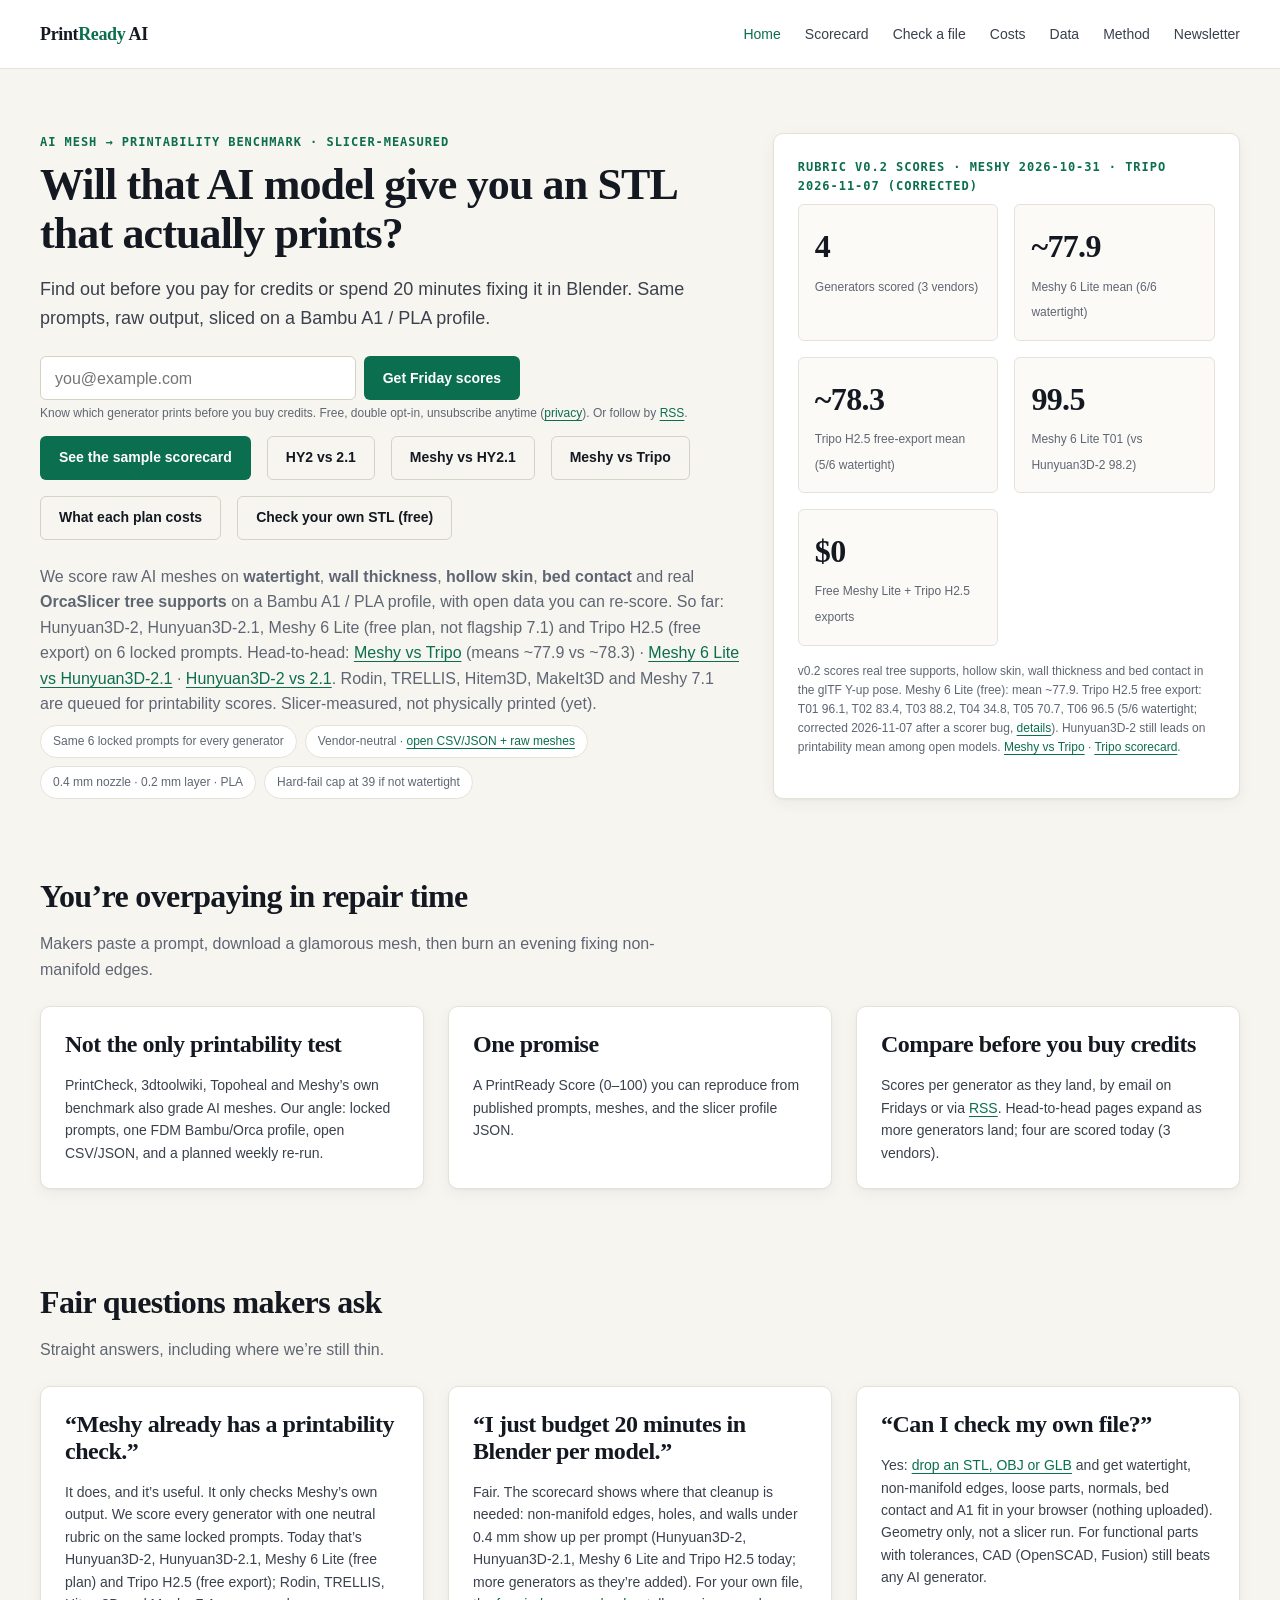
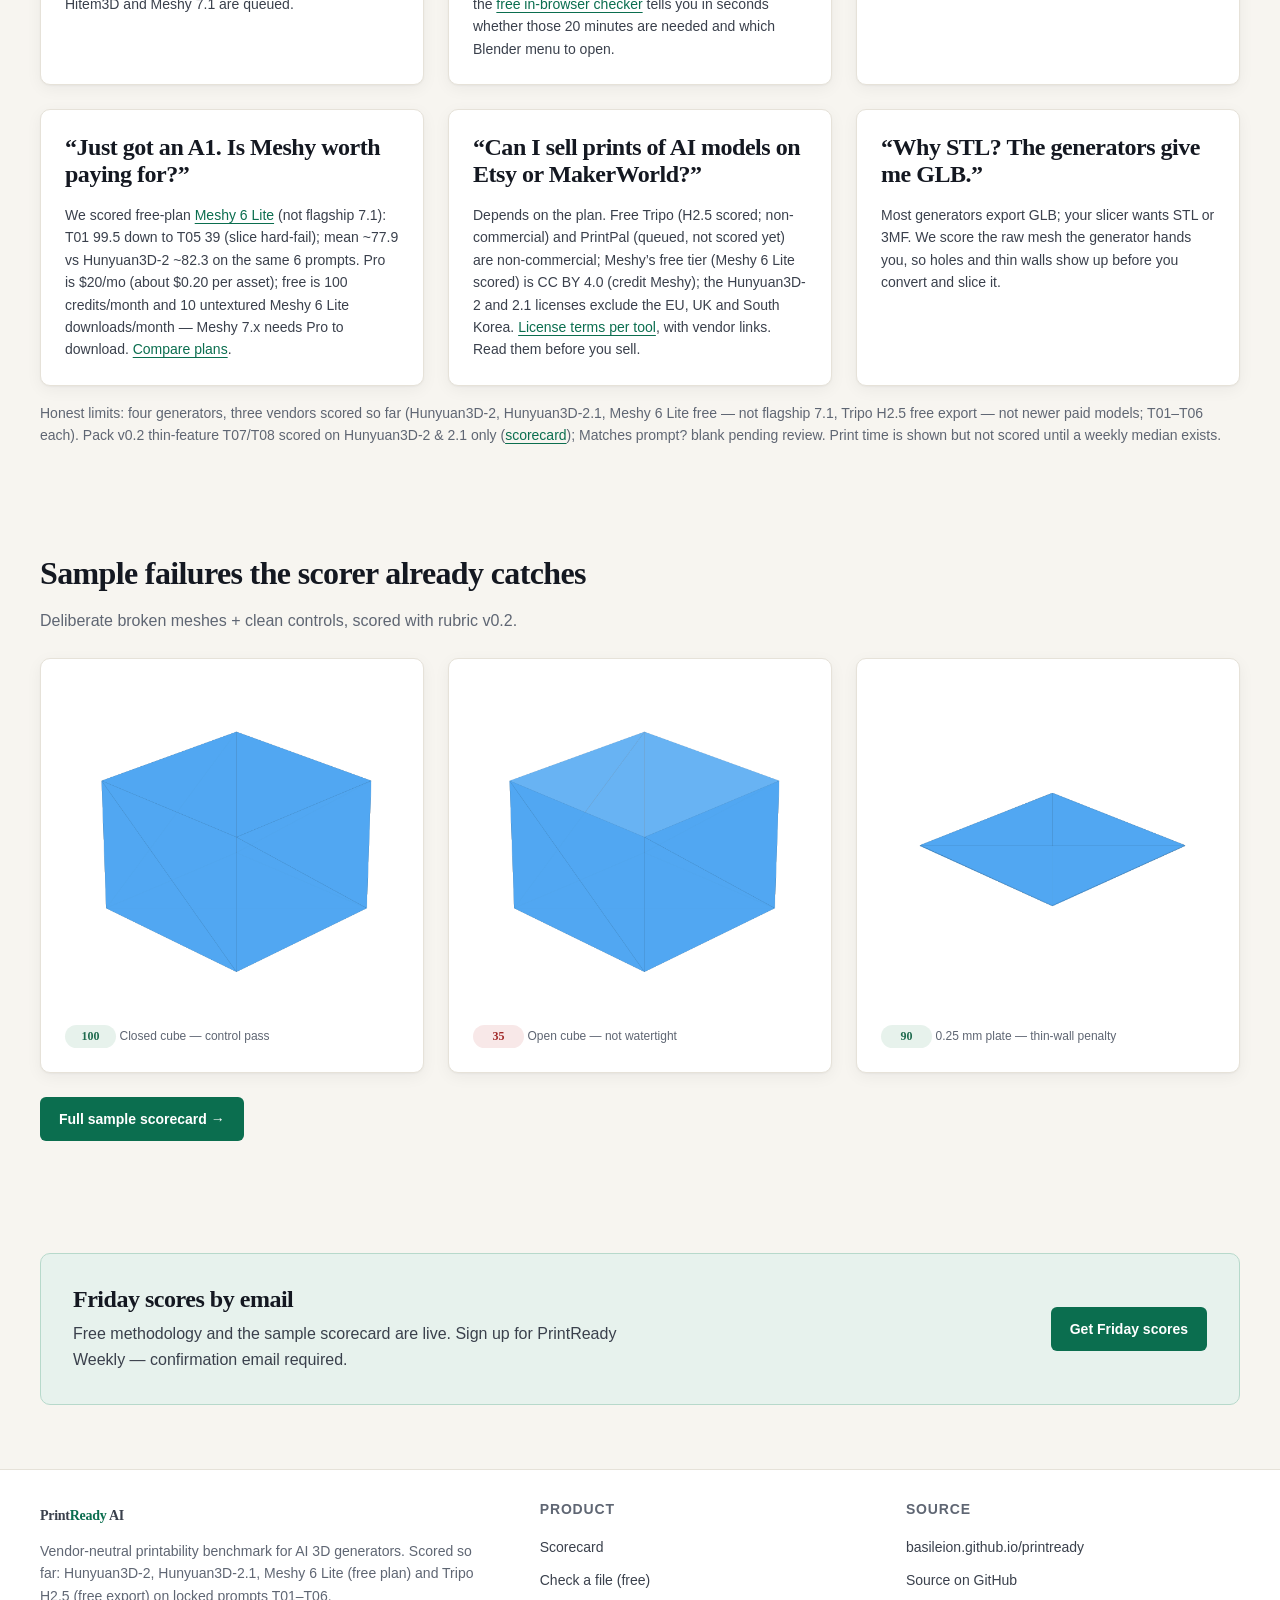
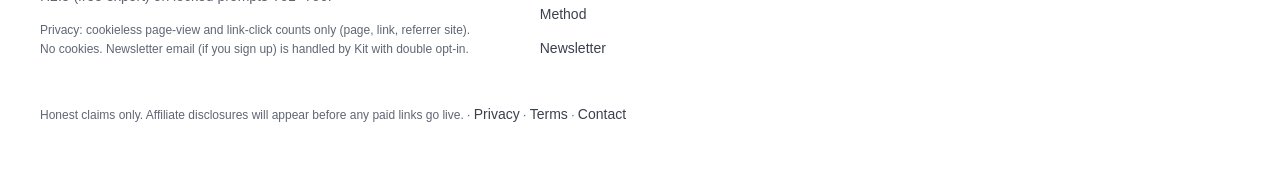
==== commit cecc8ff6: "Correction RT-20261107-68: scorer dropped zero-area faces and broke watertight Tripo meshes - drop_e" ====
--- a/site/index.html
+++ b/site/index.html
@@ -24,7 +24,7 @@
   <meta property="og:description" content="Printability benchmark for AI 3D generators — watertight, wall thickness, hollow skin, bed contact, real tree supports." />
   <script type="application/ld+json">{"@context":"https://schema.org","@type":"WebSite","@id":"https://basileion.github.io/printready/#website","name":"PrintReady AI","url":"https://basileion.github.io/printready/","description":"Benchmark (weekly re-runs planned) that scores AI text-to-3D and image-to-3D generators on printability — watertight, manifold, wall thickness, hollow skin, bed contact, tree-support volume and slicer success.","inLanguage":"en","publisher":{"@id":"https://basileion.github.io/printready/#org"}}</script>
   <script type="application/ld+json">{"@context":"https://schema.org","@type":"Organization","@id":"https://basileion.github.io/printready/#org","name":"PrintReady AI","url":"https://basileion.github.io/printready/","description":"Vendor-neutral AI mesh printability benchmark."}</script>
-  <script type="application/ld+json">{"@context": "https://schema.org", "@type": "FAQPage", "mainEntity": [{"@type": "Question", "name": "What does PrintReady AI score?", "acceptedAnswer": {"@type": "Answer", "text": "Printability of AI-generated 3D meshes: watertight, manifold, non-manifold edges, self-intersections, ray wall thickness, hull fill (hollow skin), bed contact in the file's declared up-axis, OrcaSlicer tree-support volume and slice success (rubric v0.2, 2026-10-31). Print time is reported but not scored. Not visual beauty."}}, {"@type": "Question", "name": "What is on the sample scorecard today?", "acceptedAnswer": {"@type": "Answer", "text": "Rubric v0.2: Hunyuan3D-2 scores T01 98.2 … T05 26.9. Hunyuan3D-2.1: 6 of 6 watertight (plate on 4 was an input artifact; re-test T01 86.6, T04 98.2, T05 72.2, T06 95.6). Meshy 6 Lite (free plan, not flagship 7.1): T01 99.5, T02 80.5, T03 80.0, T04 81.2, T05 39.0, T06 86.9; 6 of 6 watertight, T05 slice hard-fail; mean ~77.9. Tripo H2.5 (free export only, not newer paid models): T01 29.3, T02 18.4, T03 23.2, T04 29.8, T05 25.0, T06 31.5; 0 of 6 watertight; 6 of 6 hard-fail; 6 of 6 sliced; mean ~26.2. Matches prompt? human review for T01–T06 on all 4 generators (HY2.1 T03 = no; Tripo 4 yes, 2 partial). Pack v0.2 thin-feature T07/T08 scored on Hunyuan3D-2 (74.0/90.0) and Hunyuan3D-2.1 (70.0/78.8); Matches prompt? blank pending review. Plus pipeline test meshes."}}, {"@type": "Question", "name": "What slicer profile is used?", "acceptedAnswer": {"@type": "Answer", "text": "OrcaSlicer 2.4.2 with Bambu Lab A1 0.4 mm nozzle, 0.20 mm Standard process, Generic PLA, tree(auto) supports at 45 degrees. Meshes are normalized to 50 mm longest edge and sliced in their declared up-axis (glTF Y-up)."}}, {"@type": "Question", "name": "How is PrintReady AI different from Meshy's printability check?", "acceptedAnswer": {"@type": "Answer", "text": "Meshy's check covers Meshy output only. PrintReady AI scores raw meshes from any generator with one neutral rubric on the same locked prompts and a Bambu A1 / OrcaSlicer PLA profile, with open CSV/JSON data. Scored so far: Hunyuan3D-2, Hunyuan3D-2.1, Meshy 6 Lite (free plan; not flagship 7.1) and Tripo H2.5 (free export); Rodin, TRELLIS, Hitem3D and Meshy 7.1 are queued (paid generators need a budget OK)."}}, {"@type": "Question", "name": "Are there other AI mesh printability benchmarks?", "acceptedAnswer": {"@type": "Answer", "text": "Yes: PrintCheck, 3dtoolwiki, Topoheal and Meshy's own benchmark also test AI meshes. PrintReady AI focuses on locked prompts, a single FDM Bambu/Orca profile, open data, and a planned weekly re-run once more generators are scored. Scores are slicer- and geometry-measured (OrcaSlicer + trimesh); nothing has been physically printed yet."}}, {"@type": "Question", "name": "Is Meshy worth paying for if I just got a Bambu A1?", "acceptedAnswer": {"@type": "Answer", "text": "We scored free-plan Meshy 6 Lite (not flagship 7.1): mean ~77.9 vs Hunyuan3D-2 ~82.3 and vs Tripo H2.5 free export ~26.2 on the same 6 prompts. Meshy Pro is $20/mo, about $0.20 per asset by the vendor's 'up to 100 assets' (not per printable model); free is 100 credits/month and 10 untextured Meshy 6 Lite downloads/month — Meshy 7.x needs Pro to download. See basileion.github.io/printready/costs/ and /compare/meshy-vs-tripo/."}}, {"@type": "Question", "name": "Can I sell prints of AI-generated 3D models?", "acceptedAnswer": {"@type": "Answer", "text": "It depends on the generator and plan. Free Tripo (H2.5 scored on our scorecard; free tier is non-commercial) and PrintPal (queued, not yet scored) are non-commercial on free; Meshy's free tier (Meshy 6 Lite scored) is CC BY 4.0 (credit Meshy) and paid Meshy assets are yours; the Tencent Hunyuan 3D 2.0 and 2.1 Community Licenses are royalty-free but not licensed in the EU, UK or South Korea. Check each vendor's license before selling."}}]}</script>
+  <script type="application/ld+json">{"@context": "https://schema.org", "@type": "FAQPage", "mainEntity": [{"@type": "Question", "name": "What does PrintReady AI score?", "acceptedAnswer": {"@type": "Answer", "text": "Printability of AI-generated 3D meshes: watertight, manifold, non-manifold edges, self-intersections, ray wall thickness, hull fill (hollow skin), bed contact in the file's declared up-axis, OrcaSlicer tree-support volume and slice success (rubric v0.2, 2026-10-31). Print time is reported but not scored. Not visual beauty."}}, {"@type": "Question", "name": "What is on the sample scorecard today?", "acceptedAnswer": {"@type": "Answer", "text": "Rubric v0.2: Hunyuan3D-2 scores T01 98.2 … T05 26.9. Hunyuan3D-2.1: 6 of 6 watertight (plate on 4 was an input artifact; re-test T01 86.6, T04 98.2, T05 72.2, T06 95.6). Meshy 6 Lite (free plan, not flagship 7.1): T01 99.5, T02 80.5, T03 80.0, T04 81.2, T05 39.0, T06 86.9; 6 of 6 watertight, T05 slice hard-fail; mean ~77.9. Tripo H2.5 (free export only, not newer paid models): T01 96.1, T02 83.4, T03 88.2, T04 34.8, T05 70.7, T06 96.5; 5 of 6 watertight; 1 of 6 hard-fail (T04 not watertight); 6 of 6 sliced; mean ~78.3. Matches prompt? human review for T01–T06 on all 4 generators (HY2.1 T03 = no; Tripo 4 yes, 2 partial). Pack v0.2 thin-feature T07/T08 scored on Hunyuan3D-2 (74.0/90.0) and Hunyuan3D-2.1 (70.0/78.8); Matches prompt? blank pending review. Plus pipeline test meshes."}}, {"@type": "Question", "name": "What slicer profile is used?", "acceptedAnswer": {"@type": "Answer", "text": "OrcaSlicer 2.4.2 with Bambu Lab A1 0.4 mm nozzle, 0.20 mm Standard process, Generic PLA, tree(auto) supports at 45 degrees. Meshes are normalized to 50 mm longest edge and sliced in their declared up-axis (glTF Y-up)."}}, {"@type": "Question", "name": "How is PrintReady AI different from Meshy's printability check?", "acceptedAnswer": {"@type": "Answer", "text": "Meshy's check covers Meshy output only. PrintReady AI scores raw meshes from any generator with one neutral rubric on the same locked prompts and a Bambu A1 / OrcaSlicer PLA profile, with open CSV/JSON data. Scored so far: Hunyuan3D-2, Hunyuan3D-2.1, Meshy 6 Lite (free plan; not flagship 7.1) and Tripo H2.5 (free export); Rodin, TRELLIS, Hitem3D and Meshy 7.1 are queued (paid generators need a budget OK)."}}, {"@type": "Question", "name": "Are there other AI mesh printability benchmarks?", "acceptedAnswer": {"@type": "Answer", "text": "Yes: PrintCheck, 3dtoolwiki, Topoheal and Meshy's own benchmark also test AI meshes. PrintReady AI focuses on locked prompts, a single FDM Bambu/Orca profile, open data, and a planned weekly re-run once more generators are scored. Scores are slicer- and geometry-measured (OrcaSlicer + trimesh); nothing has been physically printed yet."}}, {"@type": "Question", "name": "Is Meshy worth paying for if I just got a Bambu A1?", "acceptedAnswer": {"@type": "Answer", "text": "We scored free-plan Meshy 6 Lite (not flagship 7.1): mean ~77.9 vs Hunyuan3D-2 ~82.3 and vs Tripo H2.5 free export ~78.3 on the same 6 prompts. Meshy Pro is $20/mo, about $0.20 per asset by the vendor's 'up to 100 assets' (not per printable model); free is 100 credits/month and 10 untextured Meshy 6 Lite downloads/month — Meshy 7.x needs Pro to download. See basileion.github.io/printready/costs/ and /compare/meshy-vs-tripo/."}}, {"@type": "Question", "name": "Can I sell prints of AI-generated 3D models?", "acceptedAnswer": {"@type": "Answer", "text": "It depends on the generator and plan. Free Tripo (H2.5 scored on our scorecard; free tier is non-commercial) and PrintPal (queued, not yet scored) are non-commercial on free; Meshy's free tier (Meshy 6 Lite scored) is CC BY 4.0 (credit Meshy) and paid Meshy assets are yours; the Tencent Hunyuan 3D 2.0 and 2.1 Community Licenses are royalty-free but not licensed in the EU, UK or South Korea. Check each vendor's license before selling."}}]}</script>
   <script src="js/grow.js" defer></script>
 </head>
 <body>
@@ -72,7 +72,7 @@
         <p class="muted" style="margin:0 0 8px">
           We score raw AI meshes on <strong>watertight</strong>, <strong>wall thickness</strong>, <strong>hollow skin</strong>,
           <strong>bed contact</strong> and real <strong>OrcaSlicer tree supports</strong> on a Bambu A1 / PLA profile, with open data you can re-score.
-          So far: Hunyuan3D-2, Hunyuan3D-2.1, Meshy 6 Lite (free plan, not flagship 7.1) and Tripo H2.5 (free export) on 6 locked prompts. Head-to-head: <a href="compare/meshy-vs-tripo/">Meshy vs Tripo</a> (means ~77.9 vs ~26.2) · <a href="compare/meshy-6-lite-vs-hunyuan3d-2-1/">Meshy 6 Lite vs Hunyuan3D-2.1</a> · <a href="compare/hunyuan3d-2-vs-2-1/">Hunyuan3D-2 vs 2.1</a>. Rodin, TRELLIS, Hitem3D, MakeIt3D and Meshy 7.1 are queued for printability scores. Slicer-measured, not physically printed (yet).
+          So far: Hunyuan3D-2, Hunyuan3D-2.1, Meshy 6 Lite (free plan, not flagship 7.1) and Tripo H2.5 (free export) on 6 locked prompts. Head-to-head: <a href="compare/meshy-vs-tripo/">Meshy vs Tripo</a> (means ~77.9 vs ~78.3) · <a href="compare/meshy-6-lite-vs-hunyuan3d-2-1/">Meshy 6 Lite vs Hunyuan3D-2.1</a> · <a href="compare/hunyuan3d-2-vs-2-1/">Hunyuan3D-2 vs 2.1</a>. Rodin, TRELLIS, Hitem3D, MakeIt3D and Meshy 7.1 are queued for printability scores. Slicer-measured, not physically printed (yet).
         </p>
         <ul class="trust">
           <li>Same 6 locked prompts for every generator</li>
@@ -82,16 +82,16 @@
         </ul>
       </div>
       <aside class="card" aria-label="Rubric v0.2 scores summary">
-        <p class="eyebrow">Rubric v0.2 scores · Meshy 2026-10-31 · Tripo 2026-11-07</p>
+        <p class="eyebrow">Rubric v0.2 scores · Meshy 2026-10-31 · Tripo 2026-11-07 (corrected)</p>
         <div class="kpi-grid">
           <div class="kpi"><b>4</b><span>Generators scored (3 vendors)</span></div>
           <div class="kpi"><b>~77.9</b><span>Meshy 6 Lite mean (6/6 watertight)</span></div>
-          <div class="kpi"><b>~26.2</b><span>Tripo H2.5 free-export mean (0/6 watertight)</span></div>
+          <div class="kpi"><b>~78.3</b><span>Tripo H2.5 free-export mean (5/6 watertight)</span></div>
           <div class="kpi"><b>99.5</b><span>Meshy 6 Lite T01 (vs Hunyuan3D-2 98.2)</span></div>
           <div class="kpi"><b>$0</b><span>Free Meshy Lite + Tripo H2.5 exports</span></div>
         </div>
         <p class="muted" style="margin:16px 0 0;font-size:12px">
-          v0.2 scores real tree supports, hollow skin, wall thickness and bed contact in the glTF Y-up pose. Meshy 6 Lite (free): mean ~77.9. Tripo H2.5 free export: T01 29.3, T02 18.4, T03 23.2, T04 29.8, T05 25.0, T06 31.5 (0/6 watertight). Hunyuan3D-2 still leads on printability mean among open models. <a href="compare/meshy-vs-tripo/">Meshy vs Tripo</a> · <a href="scorecard/#th25-h">Tripo scorecard</a>.
+          v0.2 scores real tree supports, hollow skin, wall thickness and bed contact in the glTF Y-up pose. Meshy 6 Lite (free): mean ~77.9. Tripo H2.5 free export: T01 96.1, T02 83.4, T03 88.2, T04 34.8, T05 70.7, T06 96.5 (5/6 watertight; corrected 2026-11-07 after a scorer bug, <a href="methodology/#correction-2026-11-07">details</a>). Hunyuan3D-2 still leads on printability mean among open models. <a href="compare/meshy-vs-tripo/">Meshy vs Tripo</a> · <a href="scorecard/#th25-h">Tripo scorecard</a>.
         </p>
       </aside>
     </section>
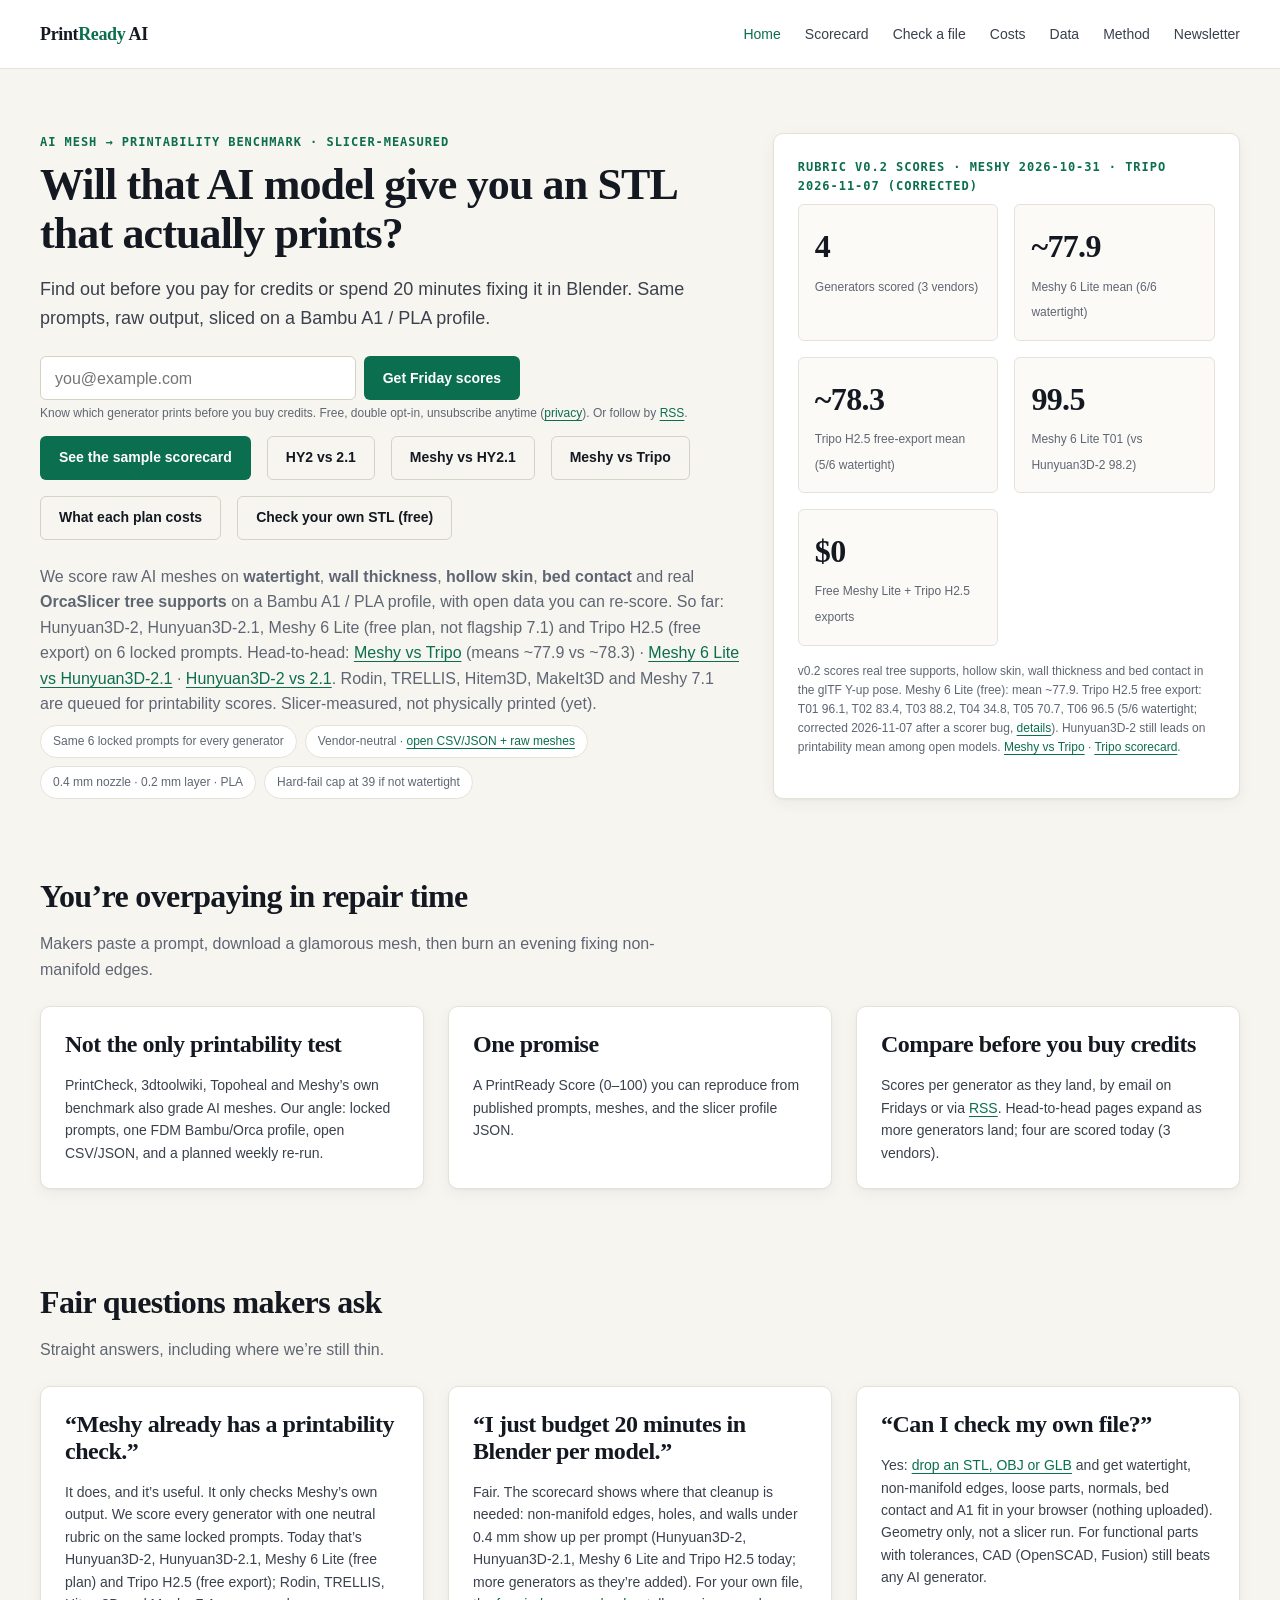
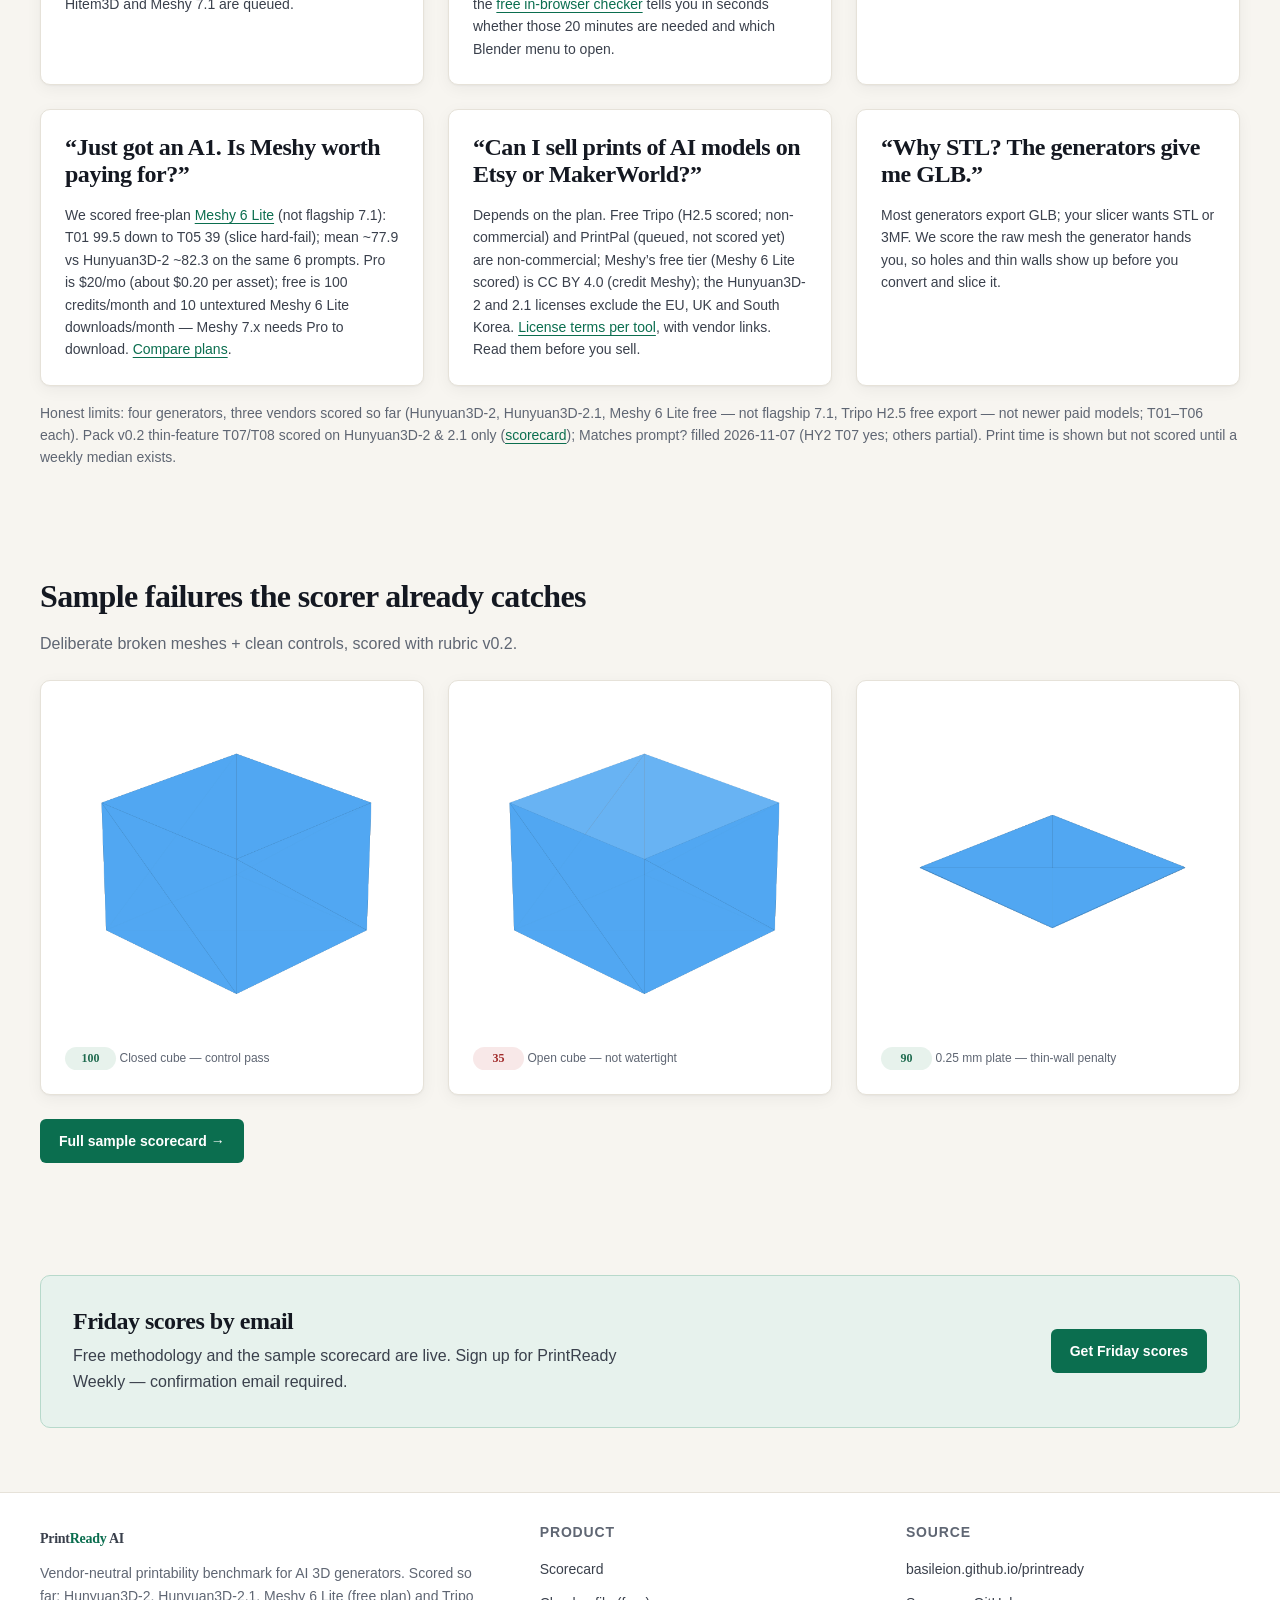
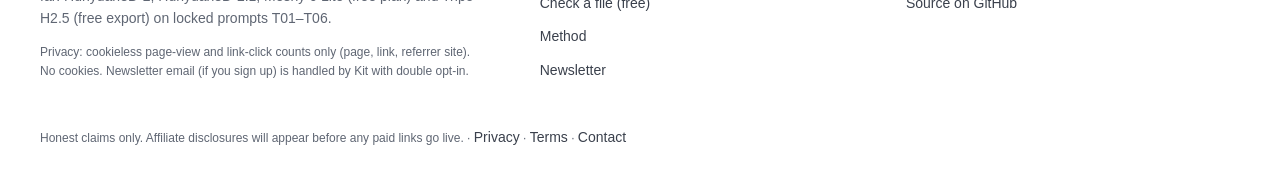
==== commit 5946654e: "Fill T07/T08 Matches prompt? + RT-70 T06 drainage-hole relabel Human review: HY2 T07 yes; HY2 T08 / " ====
--- a/site/index.html
+++ b/site/index.html
@@ -24,7 +24,7 @@
   <meta property="og:description" content="Printability benchmark for AI 3D generators — watertight, wall thickness, hollow skin, bed contact, real tree supports." />
   <script type="application/ld+json">{"@context":"https://schema.org","@type":"WebSite","@id":"https://basileion.github.io/printready/#website","name":"PrintReady AI","url":"https://basileion.github.io/printready/","description":"Benchmark (weekly re-runs planned) that scores AI text-to-3D and image-to-3D generators on printability — watertight, manifold, wall thickness, hollow skin, bed contact, tree-support volume and slicer success.","inLanguage":"en","publisher":{"@id":"https://basileion.github.io/printready/#org"}}</script>
   <script type="application/ld+json">{"@context":"https://schema.org","@type":"Organization","@id":"https://basileion.github.io/printready/#org","name":"PrintReady AI","url":"https://basileion.github.io/printready/","description":"Vendor-neutral AI mesh printability benchmark."}</script>
-  <script type="application/ld+json">{"@context": "https://schema.org", "@type": "FAQPage", "mainEntity": [{"@type": "Question", "name": "What does PrintReady AI score?", "acceptedAnswer": {"@type": "Answer", "text": "Printability of AI-generated 3D meshes: watertight, manifold, non-manifold edges, self-intersections, ray wall thickness, hull fill (hollow skin), bed contact in the file's declared up-axis, OrcaSlicer tree-support volume and slice success (rubric v0.2, 2026-10-31). Print time is reported but not scored. Not visual beauty."}}, {"@type": "Question", "name": "What is on the sample scorecard today?", "acceptedAnswer": {"@type": "Answer", "text": "Rubric v0.2: Hunyuan3D-2 scores T01 98.2 … T05 26.9. Hunyuan3D-2.1: 6 of 6 watertight (plate on 4 was an input artifact; re-test T01 86.6, T04 98.2, T05 72.2, T06 95.6). Meshy 6 Lite (free plan, not flagship 7.1): T01 99.5, T02 80.5, T03 80.0, T04 81.2, T05 39.0, T06 86.9; 6 of 6 watertight, T05 slice hard-fail; mean ~77.9. Tripo H2.5 (free export only, not newer paid models): T01 96.1, T02 83.4, T03 88.2, T04 34.8, T05 70.7, T06 96.5; 5 of 6 watertight; 1 of 6 hard-fail (T04 not watertight); 6 of 6 sliced; mean ~78.3. Matches prompt? human review for T01–T06 on all 4 generators (HY2.1 T03 = no; Tripo 4 yes, 2 partial). Pack v0.2 thin-feature T07/T08 scored on Hunyuan3D-2 (74.0/90.0) and Hunyuan3D-2.1 (70.0/78.8); Matches prompt? blank pending review. Plus pipeline test meshes."}}, {"@type": "Question", "name": "What slicer profile is used?", "acceptedAnswer": {"@type": "Answer", "text": "OrcaSlicer 2.4.2 with Bambu Lab A1 0.4 mm nozzle, 0.20 mm Standard process, Generic PLA, tree(auto) supports at 45 degrees. Meshes are normalized to 50 mm longest edge and sliced in their declared up-axis (glTF Y-up)."}}, {"@type": "Question", "name": "How is PrintReady AI different from Meshy's printability check?", "acceptedAnswer": {"@type": "Answer", "text": "Meshy's check covers Meshy output only. PrintReady AI scores raw meshes from any generator with one neutral rubric on the same locked prompts and a Bambu A1 / OrcaSlicer PLA profile, with open CSV/JSON data. Scored so far: Hunyuan3D-2, Hunyuan3D-2.1, Meshy 6 Lite (free plan; not flagship 7.1) and Tripo H2.5 (free export); Rodin, TRELLIS, Hitem3D and Meshy 7.1 are queued (paid generators need a budget OK)."}}, {"@type": "Question", "name": "Are there other AI mesh printability benchmarks?", "acceptedAnswer": {"@type": "Answer", "text": "Yes: PrintCheck, 3dtoolwiki, Topoheal and Meshy's own benchmark also test AI meshes. PrintReady AI focuses on locked prompts, a single FDM Bambu/Orca profile, open data, and a planned weekly re-run once more generators are scored. Scores are slicer- and geometry-measured (OrcaSlicer + trimesh); nothing has been physically printed yet."}}, {"@type": "Question", "name": "Is Meshy worth paying for if I just got a Bambu A1?", "acceptedAnswer": {"@type": "Answer", "text": "We scored free-plan Meshy 6 Lite (not flagship 7.1): mean ~77.9 vs Hunyuan3D-2 ~82.3 and vs Tripo H2.5 free export ~78.3 on the same 6 prompts. Meshy Pro is $20/mo, about $0.20 per asset by the vendor's 'up to 100 assets' (not per printable model); free is 100 credits/month and 10 untextured Meshy 6 Lite downloads/month — Meshy 7.x needs Pro to download. See basileion.github.io/printready/costs/ and /compare/meshy-vs-tripo/."}}, {"@type": "Question", "name": "Can I sell prints of AI-generated 3D models?", "acceptedAnswer": {"@type": "Answer", "text": "It depends on the generator and plan. Free Tripo (H2.5 scored on our scorecard; free tier is non-commercial) and PrintPal (queued, not yet scored) are non-commercial on free; Meshy's free tier (Meshy 6 Lite scored) is CC BY 4.0 (credit Meshy) and paid Meshy assets are yours; the Tencent Hunyuan 3D 2.0 and 2.1 Community Licenses are royalty-free but not licensed in the EU, UK or South Korea. Check each vendor's license before selling."}}]}</script>
+  <script type="application/ld+json">{"@context": "https://schema.org", "@type": "FAQPage", "mainEntity": [{"@type": "Question", "name": "What does PrintReady AI score?", "acceptedAnswer": {"@type": "Answer", "text": "Printability of AI-generated 3D meshes: watertight, manifold, non-manifold edges, self-intersections, ray wall thickness, hull fill (hollow skin), bed contact in the file's declared up-axis, OrcaSlicer tree-support volume and slice success (rubric v0.2, 2026-10-31). Print time is reported but not scored. Not visual beauty."}}, {"@type": "Question", "name": "What is on the sample scorecard today?", "acceptedAnswer": {"@type": "Answer", "text": "Rubric v0.2: Hunyuan3D-2 scores T01 98.2 … T05 26.9. Hunyuan3D-2.1: 6 of 6 watertight (plate on 4 was an input artifact; re-test T01 86.6, T04 98.2, T05 72.2, T06 95.6). Meshy 6 Lite (free plan, not flagship 7.1): T01 99.5, T02 80.5, T03 80.0, T04 81.2, T05 39.0, T06 86.9; 6 of 6 watertight, T05 slice hard-fail; mean ~77.9. Tripo H2.5 (free export only, not newer paid models): T01 96.1, T02 83.4, T03 88.2, T04 34.8, T05 70.7, T06 96.5; 5 of 6 watertight; 1 of 6 hard-fail (T04 not watertight); 6 of 6 sliced; mean ~78.3. Matches prompt? human review for T01–T08 (28 rows: 12 yes · 14 partial · 2 no; HY2.1 T03 = no; Tripo 3 yes / 3 partial after T06 drainage-hole relabel). Pack v0.2 thin-feature T07/T08 scored on Hunyuan3D-2 (74.0/90.0) and Hunyuan3D-2.1 (70.0/78.8); Matches filled (HY2 T07 yes; HY2 T08 / HY2.1 T07/T08 partial — bases/plates). Plus pipeline test meshes."}}, {"@type": "Question", "name": "What slicer profile is used?", "acceptedAnswer": {"@type": "Answer", "text": "OrcaSlicer 2.4.2 with Bambu Lab A1 0.4 mm nozzle, 0.20 mm Standard process, Generic PLA, tree(auto) supports at 45 degrees. Meshes are normalized to 50 mm longest edge and sliced in their declared up-axis (glTF Y-up)."}}, {"@type": "Question", "name": "How is PrintReady AI different from Meshy's printability check?", "acceptedAnswer": {"@type": "Answer", "text": "Meshy's check covers Meshy output only. PrintReady AI scores raw meshes from any generator with one neutral rubric on the same locked prompts and a Bambu A1 / OrcaSlicer PLA profile, with open CSV/JSON data. Scored so far: Hunyuan3D-2, Hunyuan3D-2.1, Meshy 6 Lite (free plan; not flagship 7.1) and Tripo H2.5 (free export); Rodin, TRELLIS, Hitem3D and Meshy 7.1 are queued (paid generators need a budget OK)."}}, {"@type": "Question", "name": "Are there other AI mesh printability benchmarks?", "acceptedAnswer": {"@type": "Answer", "text": "Yes: PrintCheck, 3dtoolwiki, Topoheal and Meshy's own benchmark also test AI meshes. PrintReady AI focuses on locked prompts, a single FDM Bambu/Orca profile, open data, and a planned weekly re-run once more generators are scored. Scores are slicer- and geometry-measured (OrcaSlicer + trimesh); nothing has been physically printed yet."}}, {"@type": "Question", "name": "Is Meshy worth paying for if I just got a Bambu A1?", "acceptedAnswer": {"@type": "Answer", "text": "We scored free-plan Meshy 6 Lite (not flagship 7.1): mean ~77.9 vs Hunyuan3D-2 ~82.3 and vs Tripo H2.5 free export ~78.3 on the same 6 prompts. Meshy Pro is $20/mo, about $0.20 per asset by the vendor's 'up to 100 assets' (not per printable model); free is 100 credits/month and 10 untextured Meshy 6 Lite downloads/month — Meshy 7.x needs Pro to download. See basileion.github.io/printready/costs/ and /compare/meshy-vs-tripo/."}}, {"@type": "Question", "name": "Can I sell prints of AI-generated 3D models?", "acceptedAnswer": {"@type": "Answer", "text": "It depends on the generator and plan. Free Tripo (H2.5 scored on our scorecard; free tier is non-commercial) and PrintPal (queued, not yet scored) are non-commercial on free; Meshy's free tier (Meshy 6 Lite scored) is CC BY 4.0 (credit Meshy) and paid Meshy assets are yours; the Tencent Hunyuan 3D 2.0 and 2.1 Community Licenses are royalty-free but not licensed in the EU, UK or South Korea. Check each vendor's license before selling."}}]}</script>
   <script src="js/grow.js" defer></script>
 </head>
 <body>
@@ -149,7 +149,7 @@
           <p>Most generators export GLB; your slicer wants STL or 3MF. We score the raw mesh the generator hands you, so holes and thin walls show up before you convert and slice it.</p>
         </article>
       </div>
-      <p class="muted" style="margin-top:16px;font-size:14px">Honest limits: four generators, three vendors scored so far (Hunyuan3D-2, Hunyuan3D-2.1, Meshy 6 Lite free — not flagship 7.1, Tripo H2.5 free export — not newer paid models; T01–T06 each). Pack v0.2 thin-feature T07/T08 scored on Hunyuan3D-2 &amp; 2.1 only (<a href="scorecard/#t07t08-h">scorecard</a>); Matches prompt? blank pending review. Print time is shown but not scored until a weekly median exists.</p>
+      <p class="muted" style="margin-top:16px;font-size:14px">Honest limits: four generators, three vendors scored so far (Hunyuan3D-2, Hunyuan3D-2.1, Meshy 6 Lite free — not flagship 7.1, Tripo H2.5 free export — not newer paid models; T01–T06 each). Pack v0.2 thin-feature T07/T08 scored on Hunyuan3D-2 &amp; 2.1 only (<a href="scorecard/#t07t08-h">scorecard</a>); Matches prompt? filled 2026-11-07 (HY2 T07 yes; others partial). Print time is shown but not scored until a weekly median exists.</p>
     </section>
 
     <section class="wrap section">
